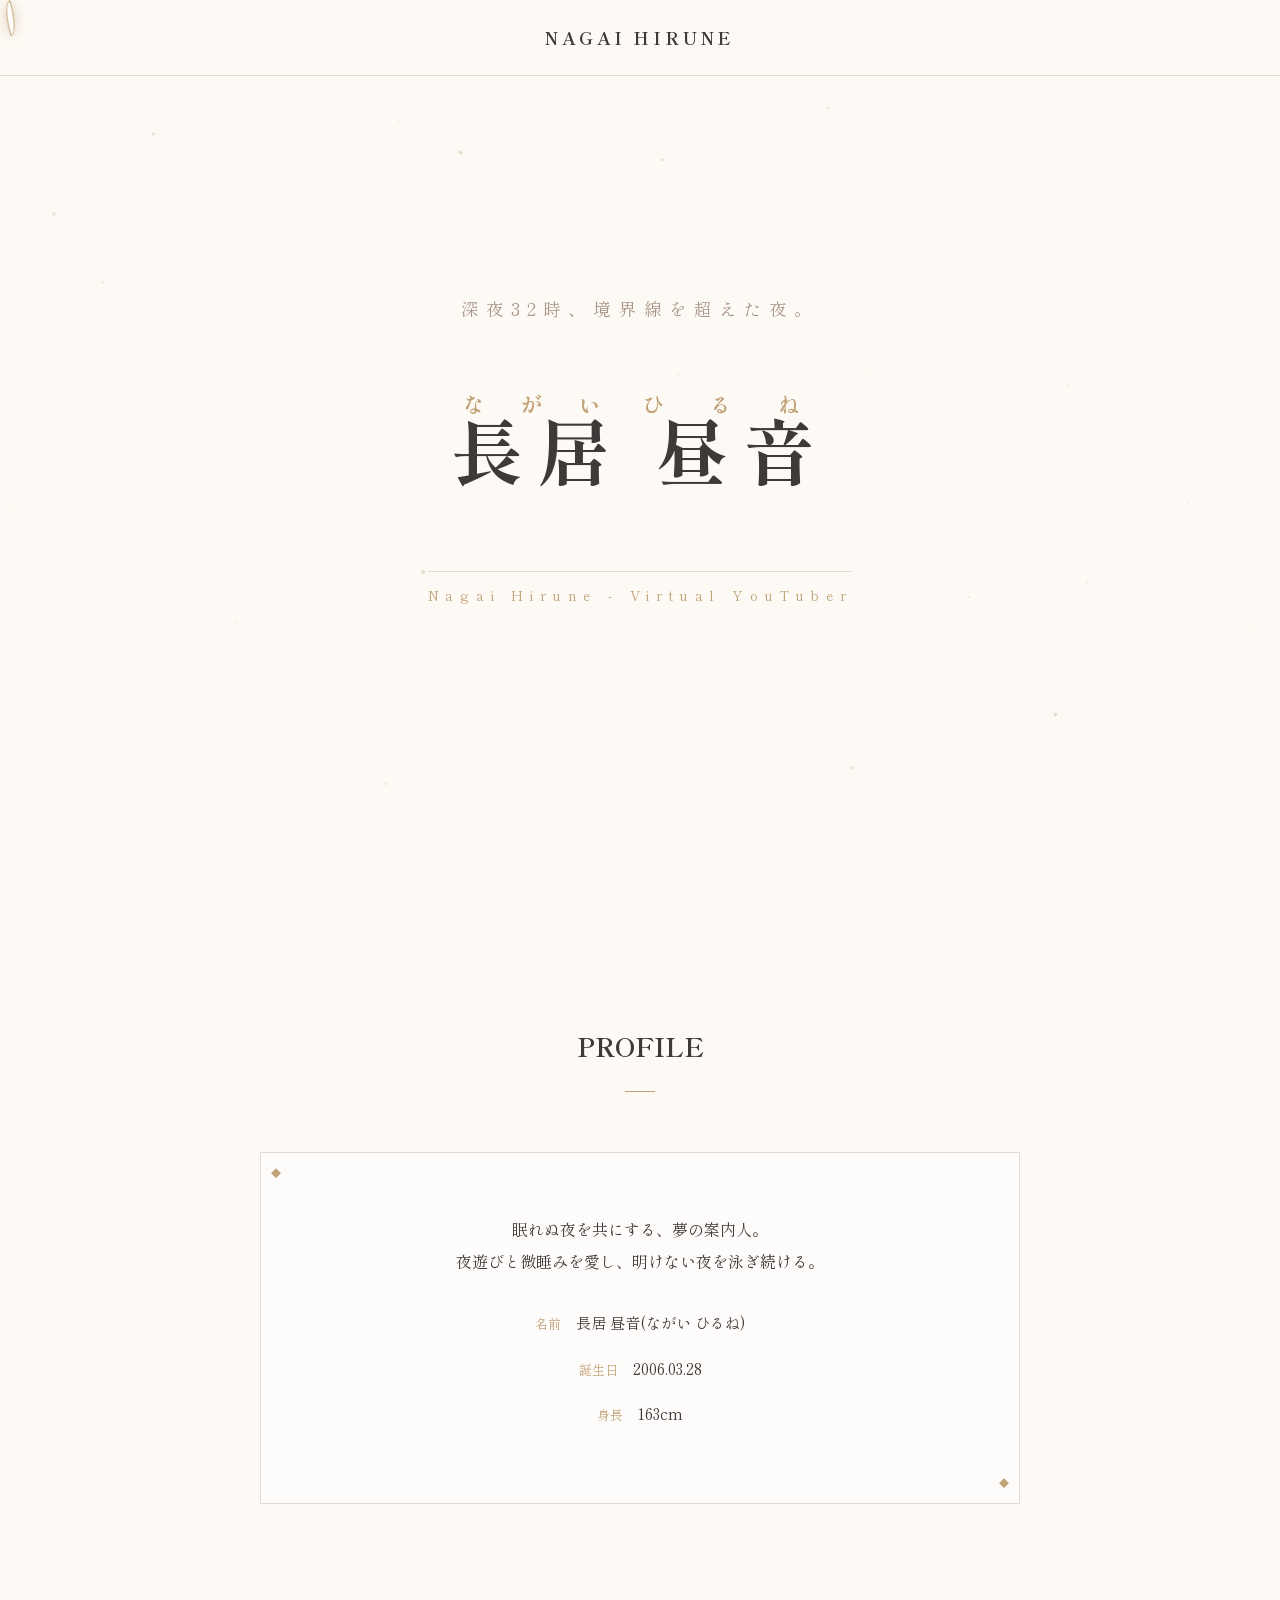
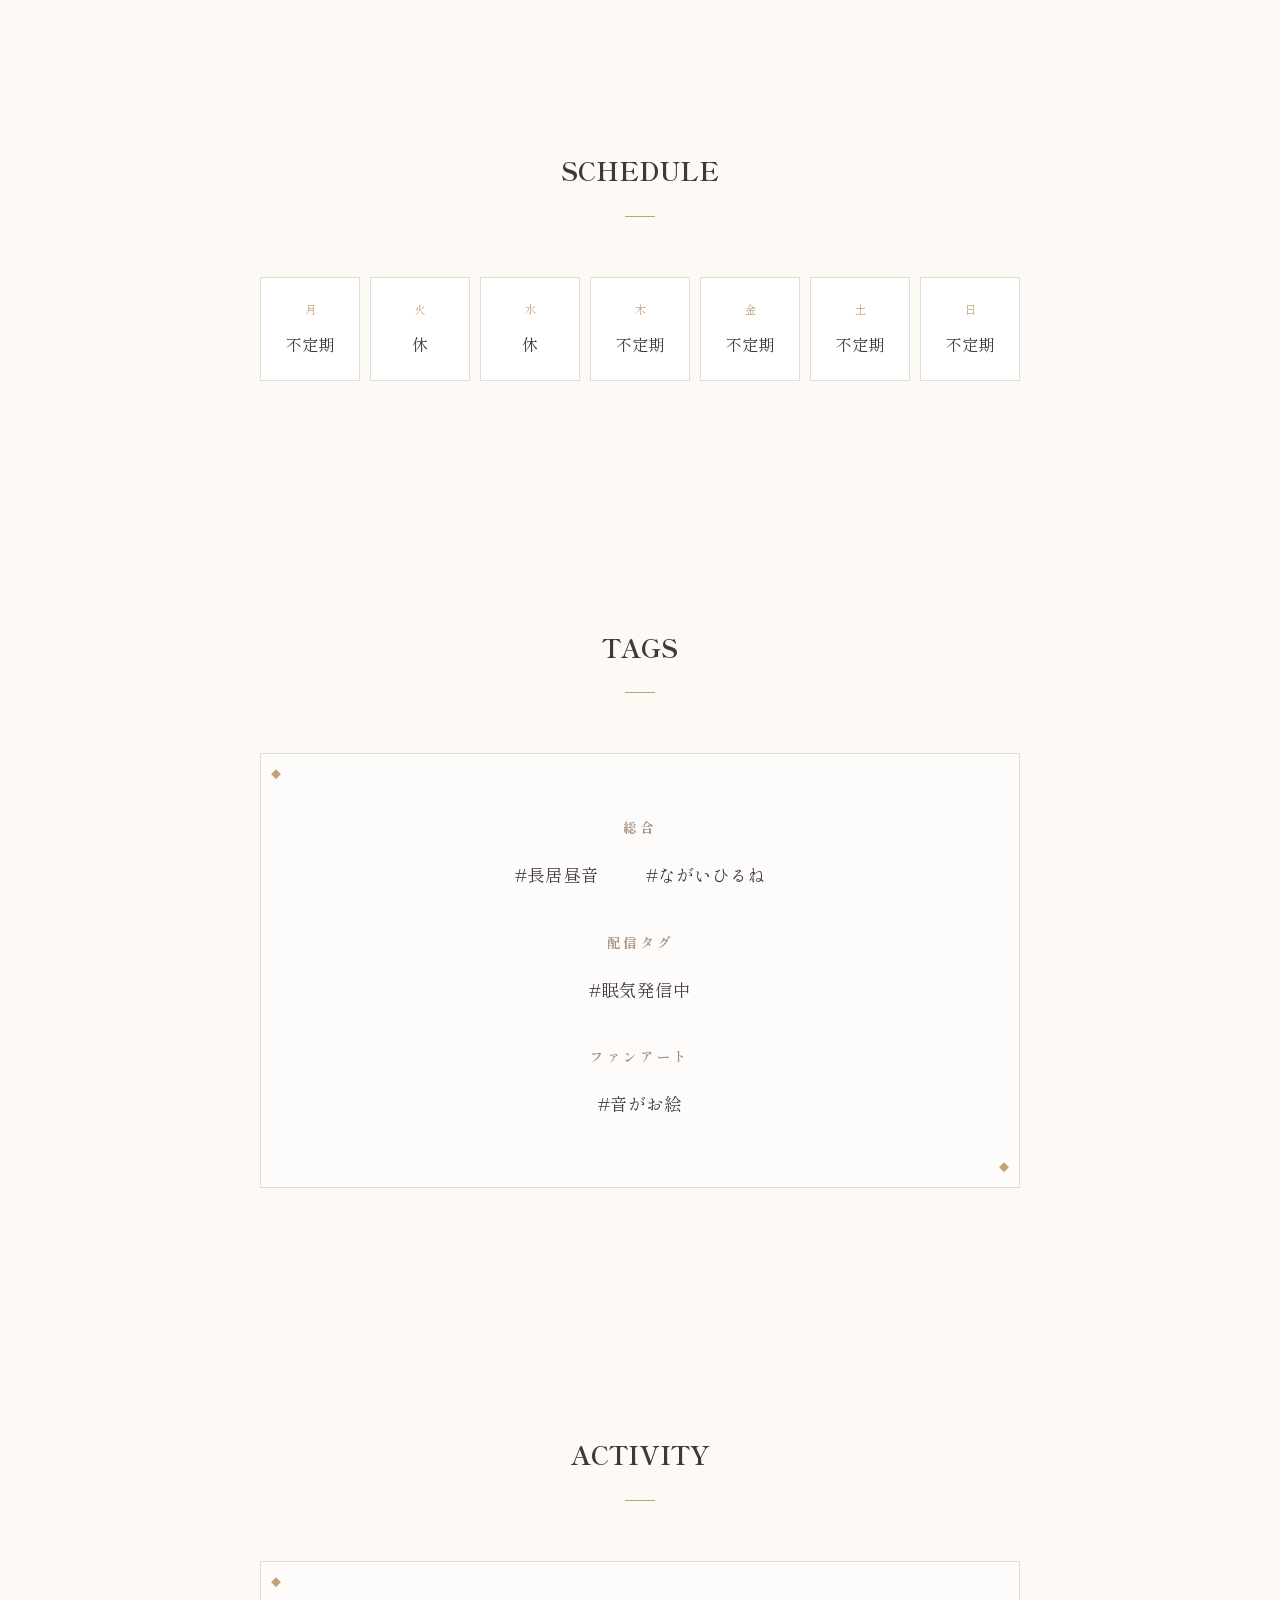
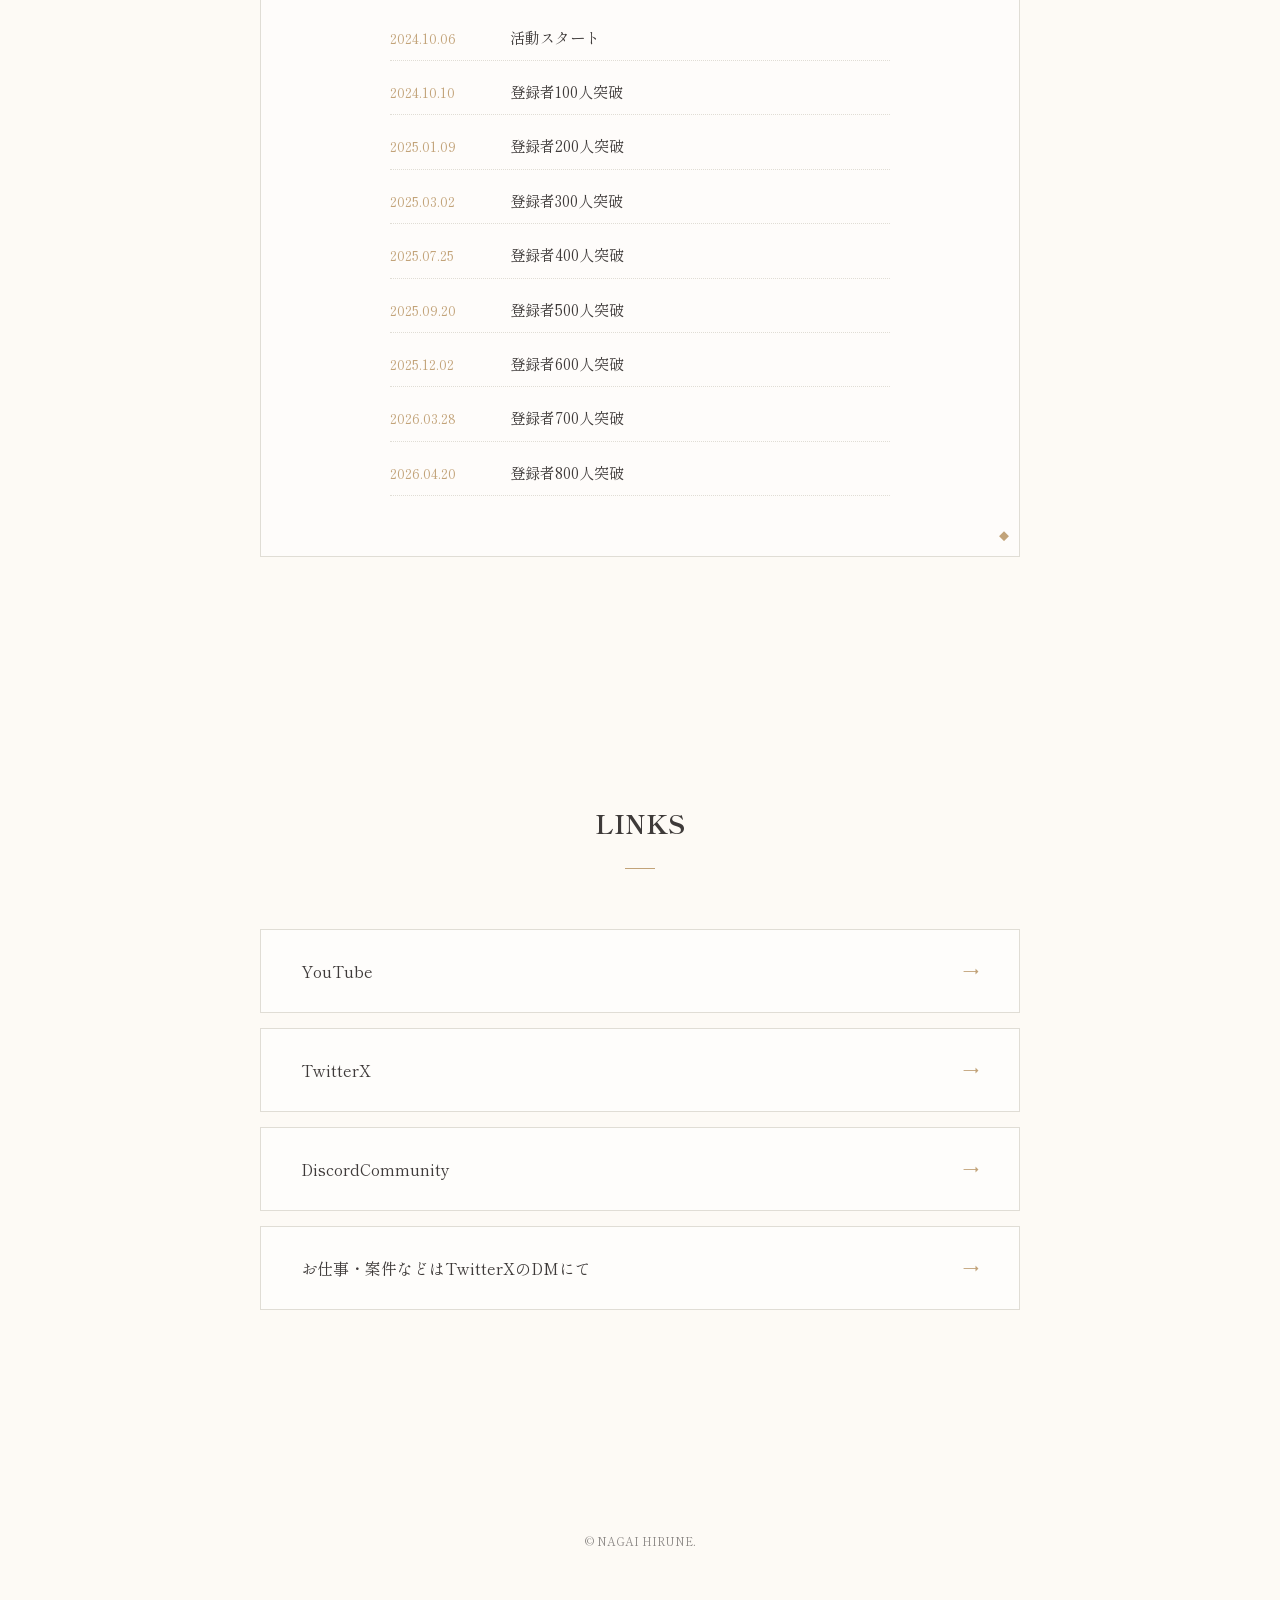
==== index.html @ 68b39f72 "test32" ====
<!DOCTYPE html>
<html lang="ja">
<head>
    <meta charset="UTF-8">
    <meta name="viewport" content="width=device-width, initial-scale=1.0">
    <title>長居昼音 | Nagai Hirune - Official Site</title>
    
    <!-- Google Fonts -->
    <link rel="preconnect" href="https://fonts.googleapis.com">
    <link rel="preconnect" href="https://fonts.gstatic.com" crossorigin>
    <link href="https://fonts.googleapis.com/css2?family=Noto+Serif+JP:wght@400;700&family=Shippori+Mincho:wght@400;700&display=swap" rel="stylesheet">
    
    <link rel="stylesheet" href="style.css">
</head>
<body>
    <!-- 片羽カーソル -->
    <div id="angel-cursor">
        <div class="wing left"></div>
    </div>

    <!-- ローディング -->
    <div id="loading">
        <div class="loading-icon"></div>
        <p>IMA LOADING...</p>
    </div>
    
    <canvas id="particle-canvas"></canvas>
    
    <header>
        <div class="logo">NAGAI HIRUNE</div>
    </header>

    <main>
        <!-- Heroセクション -->
        <section id="hero" class="active">
            <p class="hero-catch">深夜32時、境界線を超えた夜。</p>
            <div class="hero-name-container">
                <ruby class="horizontal-name">
                    長居<rt>ながい</rt> 昼音<rt>ひるね</rt>
                </ruby>
            </div>
            <p class="hero-sub">Nagai Hirune - Virtual YouTuber</p>
        </section>

        <!-- Profileセクション -->
        <section id="profile">
            <h2 class="section-title">PROFILE</h2>
            <div class="antique-frame">
                <div style="text-align: center;">
                    <p>眠れぬ夜を共にする、夢の案内人。<br>夜遊びと微睡みを愛し、明けない夜を泳ぎ続ける。</p>
                    <ul class="profile-list">
                        <li><span>名前</span>長居 昼音(ながい ひるね)</li>
                        <li><span>誕生日</span>2006.03.28</li>
                        <li><span>身長</span>163cm</li>
                    </ul>
                </div>
            </div>
        </section>

        <!-- Scheduleセクション -->
        <section id="schedule">
            <h2 class="section-title">SCHEDULE</h2>
            <div class="schedule-grid">
                <div class="schedule-item"><div class="day-name">月</div><div>不定期</div></div>
                <div class="schedule-item"><div class="day-name">火</div><div>休</div></div>
                <div class="schedule-item"><div class="day-name">水</div><div>休</div></div>
                <div class="schedule-item"><div class="day-name">木</div><div>不定期</div></div>
                <div class="schedule-item"><div class="day-name">金</div><div>不定期</div></div>
                <div class="schedule-item"><div class="day-name">土</div><div>不定期</div></div>
                <div class="schedule-item"><div class="day-name">日</div><div>不定期</div></div>
            </div>
        </section>

        <!-- Tagsセクション -->
        <section id="tags">
            <h2 class="section-title">TAGS</h2>
            <div class="antique-frame">
                <div class="tags-container">
                    <div class="tag-group">
                        <h3>総合</h3>
                        <div class="tag-buttons">
                            <a href="https://x.com/hashtag/長居昼音" target="_blank" rel="noopener">#長居昼音</a>
                            <a href="https://x.com/hashtag/ながいひるね" target="_blank" rel="noopener">#ながいひるね</a>
                        </div>
                    </div>
                    <div class="tag-group">
                        <h3>配信タグ</h3>
                        <div class="tag-buttons">
                            <a href="https://x.com/hashtag/眠気発信中" target="_blank" rel="noopener">#眠気発信中</a>
                        </div>
                    </div>
                    <div class="tag-group">
                        <h3>ファンアート</h3>
                        <div class="tag-buttons">
                            <a href="https://x.com/hashtag/音がお絵" target="_blank" rel="noopener">#音がお絵</a>
                        </div>
                    </div>
                </div>
            </div>
        </section>

        <!-- Activityセクション -->
        <section id="activity">
            <h2 class="section-title">ACTIVITY</h2>
            <div class="antique-frame">
                <div class="activity-timeline">
                    <div class="activity-item"><span class="activity-date">2024.10.06</span><span class="activity-content">活動スタート</span></div>
                    <div class="activity-item"><span class="activity-date">2024.10.10</span><span class="activity-content">登録者100人突破</span></div>
                    <div class="activity-item"><span class="activity-date">2025.01.09</span><span class="activity-content">登録者200人突破</span></div>
                    <div class="activity-item"><span class="activity-date">2025.03.02</span><span class="activity-content">登録者300人突破</span></div>
                    <div class="activity-item"><span class="activity-date">2025.07.25</span><span class="activity-content">登録者400人突破</span></div>
                    <div class="activity-item"><span class="activity-date">2025.09.20</span><span class="activity-content">登録者500人突破</span></div>
                    <div class="activity-item"><span class="activity-date">2025.12.02</span><span class="activity-content">登録者600人突破</span></div>
                    <div class="activity-item"><span class="activity-date">2026.03.28</span><span class="activity-content">登録者700人突破</span></div>
                    <div class="activity-item"><span class="activity-date">2026.04.20</span><span class="activity-content">登録者800人突破</span></div>
                </div>
            </div>
        </section>

        <!-- Linksセクション -->
        <section id="links">
            <h2 class="section-title">LINKS</h2>
            <div class="links-list">
                <a href="https://www.youtube.com/channel/UCLt_Qu8GyaIgSY9wjMDE8pQ" target="_blank" rel="noopener" class="link-item"><span>YouTube</span><span class="arrow">→</span></a>
                <a href="https://x.com/longsiesta_vt" target="_blank" rel="noopener" class="link-item"><span>TwitterX</span><span class="arrow">→</span></a>
                <a href="https://discord.gg/etvpcABAGb" target="_blank" rel="noopener" class="link-item"><span>DiscordCommunity</span><span class="arrow">→</span></a>
                <a href="https://x.com/longsiesta_vt" target="_blank" rel="noopener" class="link-item work-link"><span>お仕事・案件などはTwitterXのDMにて</span><span class="arrow">→</span></a>
            </div>
        </section>
    </main>

    <footer>&copy; NAGAI HIRUNE.</footer>

    <script src="script.js"></script>
</body>
</html>
---- style.css ----
:root {
  --bg-paper: #fdfaf5;
  --text-main: #3e3a39;
  --accent-gold: #c2a379;
  --accent-soft: #a89486;
  --border-light: #e0ddd5;
  --transition-slow: all 1.2s cubic-bezier(0.22, 1, 0.36, 1);
}

/* --- 【最重要】通常のカーソルを強制的に消す --- */
html, body, a, button, * {
  cursor: none !important;
}

* { margin: 0; padding: 0; box-sizing: border-box; }

/* --- 片羽のカーソル設定 --- */
#angel-cursor {
  position: fixed;
  pointer-events: none;
  z-index: 10001;
  left: 0;
  top: 0;
  transform: translate(0, 0); /* 位置調整 */
}

.wing {
  width: 10px;  /* 細く */
  height: 35px; /* 長く */
  background: white;
  border: 1px solid var(--accent-gold);
  box-shadow: 0 0 12px rgba(194, 163, 121, 0.6);
  position: absolute;
}

.wing.left {
  /* 先端を鋭く尖らせる形 */
  border-radius: 100% 0% 100% 0%; 
  transform-origin: top right;
  display: block;
}

/* 共通背景設定 */
body {
  background-color: var(--bg-paper);
  color: var(--text-main);
  font-family: 'Shippori Mincho', 'Noto Serif JP', serif;
  line-height: 2;
  overflow-x: hidden;
  background-image: url("https://www.transparenttextures.com/patterns/natural-paper.png");
}

/* ローディング */
#loading {
  position: fixed; inset: 0;
  background: var(--bg-paper);
  z-index: 10000;
  display: flex; flex-direction: column; justify-content: center; align-items: center;
  transition: opacity 1s ease;
}
#loading.hide { opacity: 0; pointer-events: none; }

.loading-icon {
  width: 40px; height: 40px;
  border: 1px solid var(--accent-gold);
  transform: rotate(45deg);
  animation: rotateDiamond 2s infinite linear;
  margin-bottom: 20px;
}
@keyframes rotateDiamond { 100% { transform: rotate(225deg); } }

header {
  position: fixed; top: 0; width: 100%; padding: 20px 40px;
  display: flex; justify-content: center; align-items: center;
  z-index: 5000; background: rgba(253, 250, 245, 0.8);
  backdrop-filter: blur(5px); border-bottom: 1px solid var(--border-light);
}
.logo { font-weight: 700; letter-spacing: 0.2em; font-size: 1.1rem; }

#hero { height: 100vh; display: flex; flex-direction: column; justify-content: center; align-items: center; text-align: center; }
.hero-catch { font-size: 1.1rem; letter-spacing: 0.4em; color: var(--accent-soft); margin-bottom: 30px; }
.hero-name-container { margin: 20px 0; }
.horizontal-name { font-size: clamp(2.5rem, 8vw, 4.5rem); font-weight: 700; letter-spacing: 0.2em; }
rt { font-size: 0.3em; letter-spacing: 0.5em; color: var(--accent-gold); }
.hero-sub { font-size: 0.85rem; letter-spacing: 0.5em; color: var(--accent-gold); margin-top: 30px; border-top: 1px solid var(--border-light); padding-top: 10px; }

section { max-width: 800px; margin: 0 auto; padding: 120px 20px; opacity: 0; transform: translateY(40px); transition: var(--transition-slow); }
section.active { opacity: 1; transform: translateY(0); }
.section-title { text-align: center; font-size: 1.6rem; margin-bottom: 60px; }
.section-title::after { content: ''; display: block; width: 30px; height: 1px; background: var(--accent-gold); margin: 20px auto; }

.antique-frame { border: 1px solid var(--border-light); padding: 60px 40px; position: relative; background: rgba(255, 255, 255, 0.5); }
.antique-frame::before, .antique-frame::after { content: '◆'; position: absolute; color: var(--accent-gold); font-size: 10px; }
.antique-frame::before { top: 10px; left: 10px; }
.antique-frame::after { bottom: 10px; right: 10px; }

.profile-list { list-style: none; text-align: center; margin-top: 30px; }
.profile-list li { margin: 15px 0; font-size: 0.95rem; }
.profile-list span { color: var(--accent-gold); margin-right: 15px; font-size: 0.8rem; }

.schedule-grid { display: grid; grid-template-columns: repeat(auto-fit, minmax(90px, 1fr)); gap: 10px; }
.schedule-item { border: 1px solid var(--border-light); padding: 20px 5px; text-align: center; background: white; }
.day-name { font-size: 0.7rem; color: var(--accent-gold); margin-bottom: 8px; }

.tags-container { display: flex; flex-direction: column; gap: 30px; text-align: center; }
.tag-group h3 { font-size: 0.85rem; color: var(--accent-soft); margin-bottom: 10px; letter-spacing: 0.2em; }
.tag-buttons { display: flex; justify-content: center; flex-wrap: wrap; gap: 15px; }
.tag-buttons a { text-decoration: none; color: var(--text-main); font-size: 1.1rem; padding: 5px 15px; border: 1px solid transparent; transition: 0.3s; }
.tag-buttons a:hover { color: var(--accent-gold); border-bottom: 1px solid var(--accent-gold); }

.activity-timeline { max-width: 500px; margin: 0 auto; text-align: left; display: flex; flex-direction: column; gap: 15px; }
.activity-item { display: flex; justify-content: flex-start; align-items: baseline; border-bottom: 1px dotted var(--border-light); padding-bottom: 8px; transition: 0.3s; }
.activity-item:hover { border-bottom-color: var(--accent-gold); transform: translateX(5px); }
.activity-date { font-size: 0.85rem; color: var(--accent-gold); width: 120px; flex-shrink: 0; }
.activity-content { font-size: 0.95rem; color: var(--text-main); }

.links-list { display: flex; flex-direction: column; gap: 15px; }
.link-item { text-decoration: none; color: var(--text-main); border: 1px solid var(--border-light); padding: 25px 40px; display: flex; justify-content: space-between; align-items: center; background: rgba(255,255,255,0.6); transition: 0.4s; }
.link-item:hover { border-color: var(--accent-gold); background: var(--bg-paper); padding-left: 50px; }
.arrow { color: var(--accent-gold); transition: 0.4s; }

footer { text-align: center; padding: 100px 0 50px; font-size: 0.7rem; opacity: 0.6; }
canvas#particle-canvas { position: fixed; inset: 0; z-index: 1; pointer-events: none; }

@media (max-width: 600px) {
  .horizontal-name { font-size: 2.2rem; }
  .antique-frame { padding: 40px 20px; }
  section { padding: 80px 20px; }
}
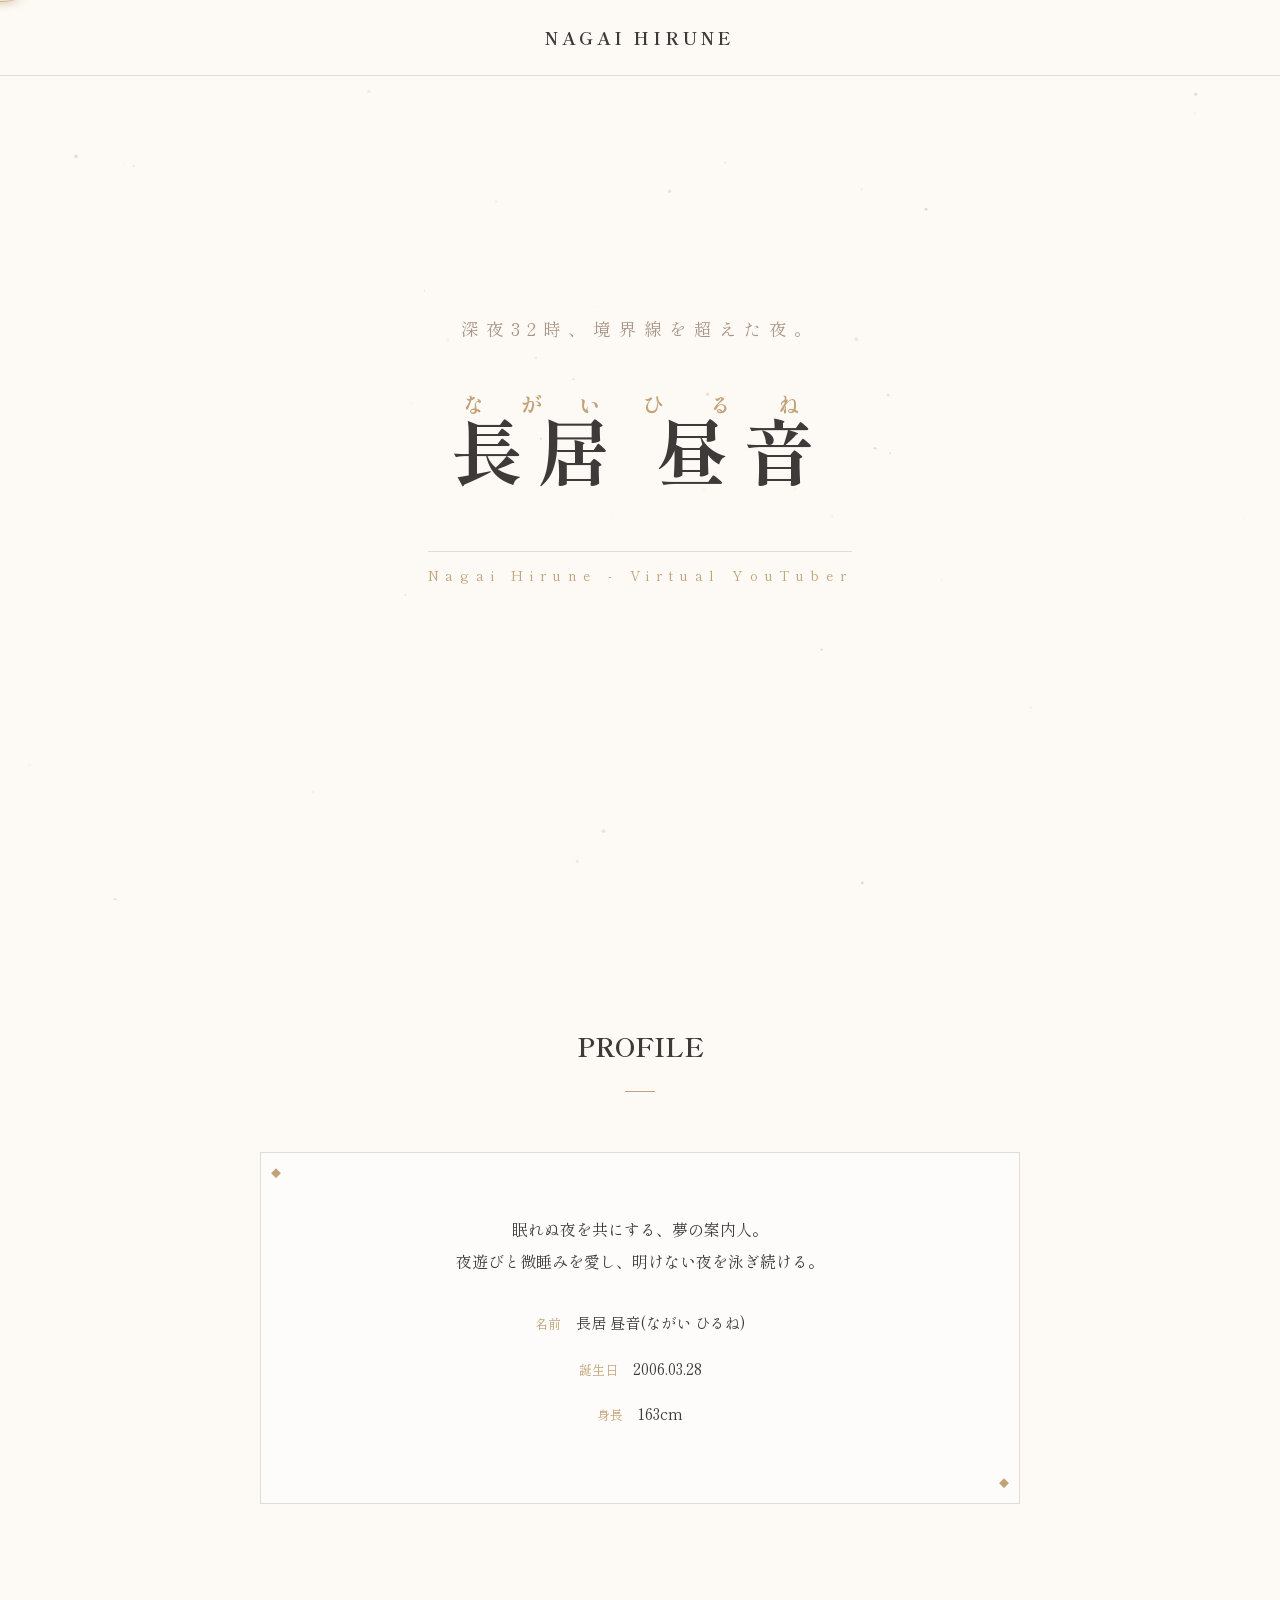
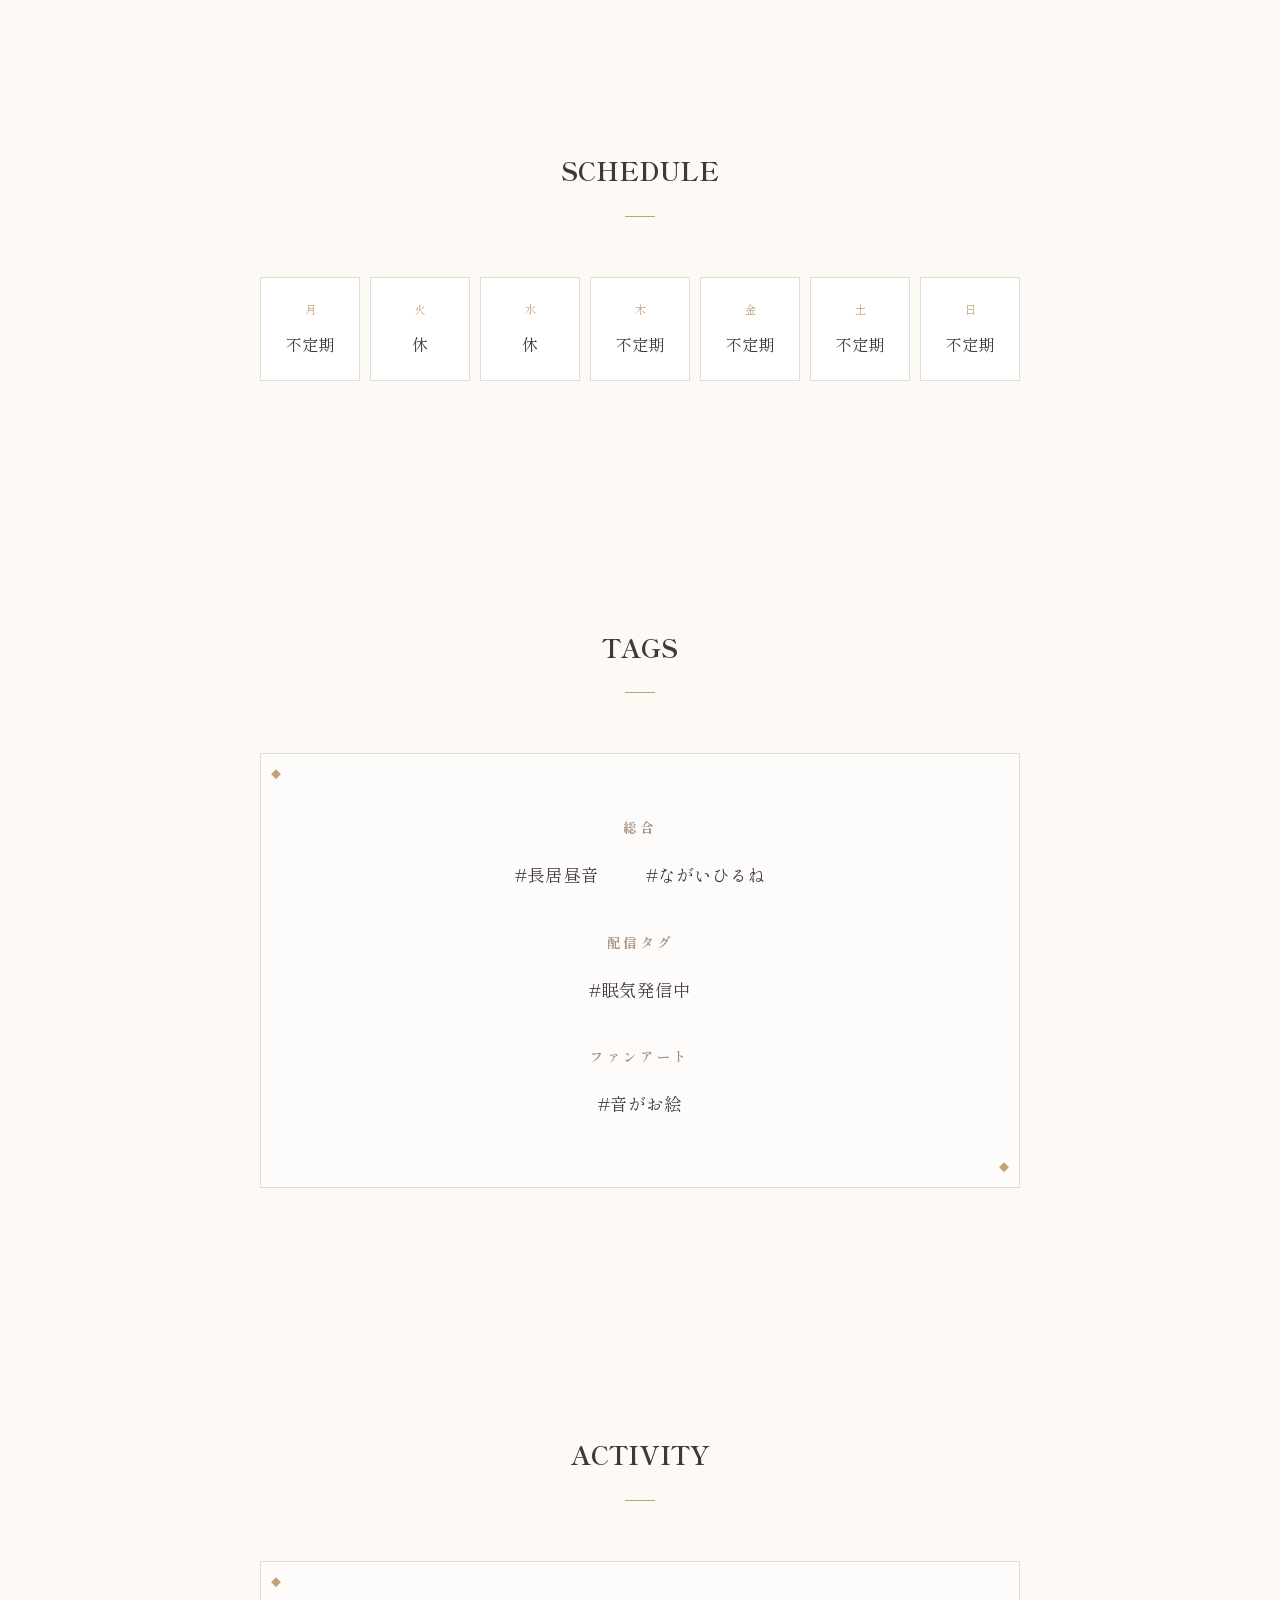
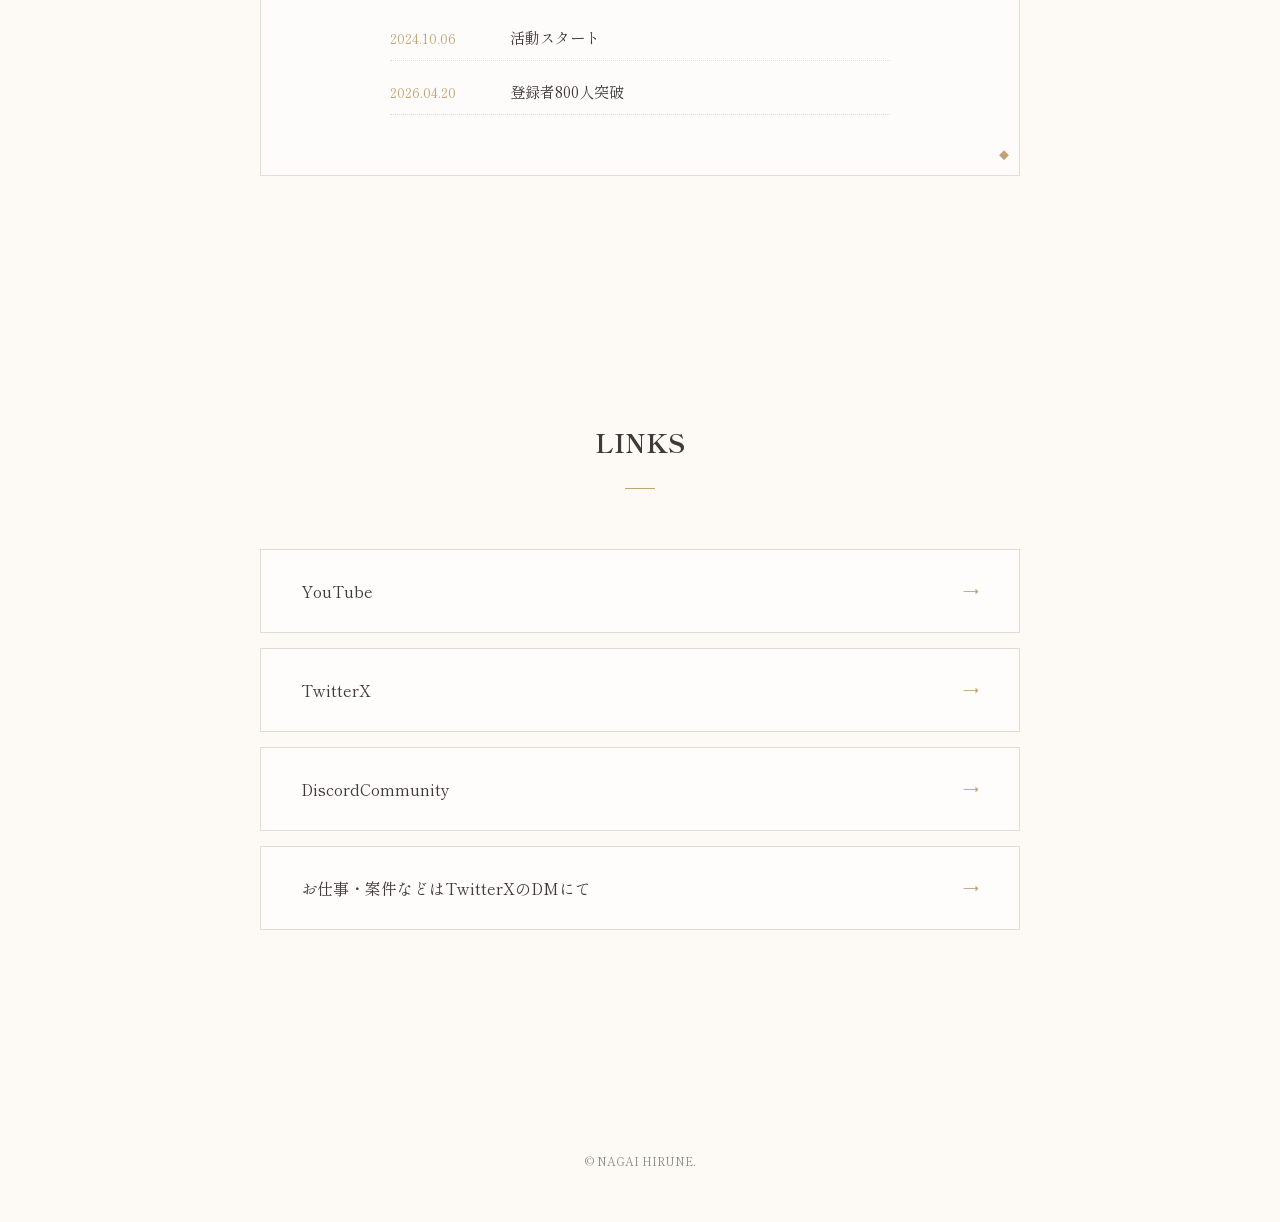
==== commit 9799d8ce: "test33" ====
--- a/index.html
+++ b/index.html
@@ -13,9 +13,9 @@
     <link rel="stylesheet" href="style.css">
 </head>
 <body>
-    <!-- 片羽カーソル -->
+    <!-- 天使の輪カーソル -->
     <div id="angel-cursor">
-        <div class="wing left"></div>
+        <div class="halo"></div>
     </div>
 
     <!-- ローディング -->
@@ -31,7 +31,6 @@
     </header>
 
     <main>
-        <!-- Heroセクション -->
         <section id="hero" class="active">
             <p class="hero-catch">深夜32時、境界線を超えた夜。</p>
             <div class="hero-name-container">
@@ -42,7 +41,6 @@
             <p class="hero-sub">Nagai Hirune - Virtual YouTuber</p>
         </section>
 
-        <!-- Profileセクション -->
         <section id="profile">
             <h2 class="section-title">PROFILE</h2>
             <div class="antique-frame">
@@ -57,7 +55,6 @@
             </div>
         </section>
 
-        <!-- Scheduleセクション -->
         <section id="schedule">
             <h2 class="section-title">SCHEDULE</h2>
             <div class="schedule-grid">
@@ -71,7 +68,6 @@
             </div>
         </section>
 
-        <!-- Tagsセクション -->
         <section id="tags">
             <h2 class="section-title">TAGS</h2>
             <div class="antique-frame">
@@ -99,25 +95,16 @@
             </div>
         </section>
 
-        <!-- Activityセクション -->
         <section id="activity">
             <h2 class="section-title">ACTIVITY</h2>
             <div class="antique-frame">
                 <div class="activity-timeline">
                     <div class="activity-item"><span class="activity-date">2024.10.06</span><span class="activity-content">活動スタート</span></div>
-                    <div class="activity-item"><span class="activity-date">2024.10.10</span><span class="activity-content">登録者100人突破</span></div>
-                    <div class="activity-item"><span class="activity-date">2025.01.09</span><span class="activity-content">登録者200人突破</span></div>
-                    <div class="activity-item"><span class="activity-date">2025.03.02</span><span class="activity-content">登録者300人突破</span></div>
-                    <div class="activity-item"><span class="activity-date">2025.07.25</span><span class="activity-content">登録者400人突破</span></div>
-                    <div class="activity-item"><span class="activity-date">2025.09.20</span><span class="activity-content">登録者500人突破</span></div>
-                    <div class="activity-item"><span class="activity-date">2025.12.02</span><span class="activity-content">登録者600人突破</span></div>
-                    <div class="activity-item"><span class="activity-date">2026.03.28</span><span class="activity-content">登録者700人突破</span></div>
                     <div class="activity-item"><span class="activity-date">2026.04.20</span><span class="activity-content">登録者800人突破</span></div>
                 </div>
             </div>
         </section>
 
-        <!-- Linksセクション -->
         <section id="links">
             <h2 class="section-title">LINKS</h2>
             <div class="links-list">
@@ -130,7 +117,6 @@
     </main>
 
     <footer>&copy; NAGAI HIRUNE.</footer>
-
     <script src="script.js"></script>
 </body>
 </html>
--- a/style.css
+++ b/style.css
@@ -7,40 +7,46 @@
   --transition-slow: all 1.2s cubic-bezier(0.22, 1, 0.36, 1);
 }
 
-/* --- 【最重要】通常のカーソルを強制的に消す --- */
+/* --- 標準カーソルを全要素で強制非表示 --- */
 html, body, a, button, * {
   cursor: none !important;
 }
 
 * { margin: 0; padding: 0; box-sizing: border-box; }
 
-/* --- 片羽のカーソル設定 --- */
+/* --- 天使の輪の設定 --- */
 #angel-cursor {
   position: fixed;
   pointer-events: none;
   z-index: 10001;
-  left: 0;
-  top: 0;
-  transform: translate(0, 0); /* 位置調整 */
+  left: 0; top: 0;
+  transform: translate(-50%, -50%);
+  will-change: transform;
 }
 
-.wing {
-  width: 10px;  /* 細く */
-  height: 35px; /* 長く */
-  background: white;
-  border: 1px solid var(--accent-gold);
-  box-shadow: 0 0 12px rgba(194, 163, 121, 0.6);
-  position: absolute;
+.halo {
+  width: 35px;
+  height: 14px;
+  border: 1.5px solid var(--accent-gold);
+  border-radius: 50%;
+  box-shadow: 0 0 15px rgba(194, 163, 121, 0.8), 
+              inset 0 0 5px rgba(194, 163, 121, 0.4);
+  background: transparent;
+  transform: rotateX(45deg); /* 立体的な傾き */
 }
 
-.wing.left {
-  /* 先端を鋭く尖らせる形 */
-  border-radius: 100% 0% 100% 0%; 
-  transform-origin: top right;
-  display: block;
+/* 輪の背後のほのかな光 */
+.halo::after {
+  content: '';
+  position: absolute;
+  top: 50%; left: 50%;
+  transform: translate(-50%, -50%);
+  width: 120%; height: 120%;
+  border-radius: 50%;
+  background: radial-gradient(circle, rgba(194, 163, 121, 0.15) 0%, transparent 70%);
+  filter: blur(4px);
 }
 
-/* 共通背景設定 */
 body {
   background-color: var(--bg-paper);
   color: var(--text-main);
@@ -79,7 +85,6 @@
 
 #hero { height: 100vh; display: flex; flex-direction: column; justify-content: center; align-items: center; text-align: center; }
 .hero-catch { font-size: 1.1rem; letter-spacing: 0.4em; color: var(--accent-soft); margin-bottom: 30px; }
-.hero-name-container { margin: 20px 0; }
 .horizontal-name { font-size: clamp(2.5rem, 8vw, 4.5rem); font-weight: 700; letter-spacing: 0.2em; }
 rt { font-size: 0.3em; letter-spacing: 0.5em; color: var(--accent-gold); }
 .hero-sub { font-size: 0.85rem; letter-spacing: 0.5em; color: var(--accent-gold); margin-top: 30px; border-top: 1px solid var(--border-light); padding-top: 10px; }
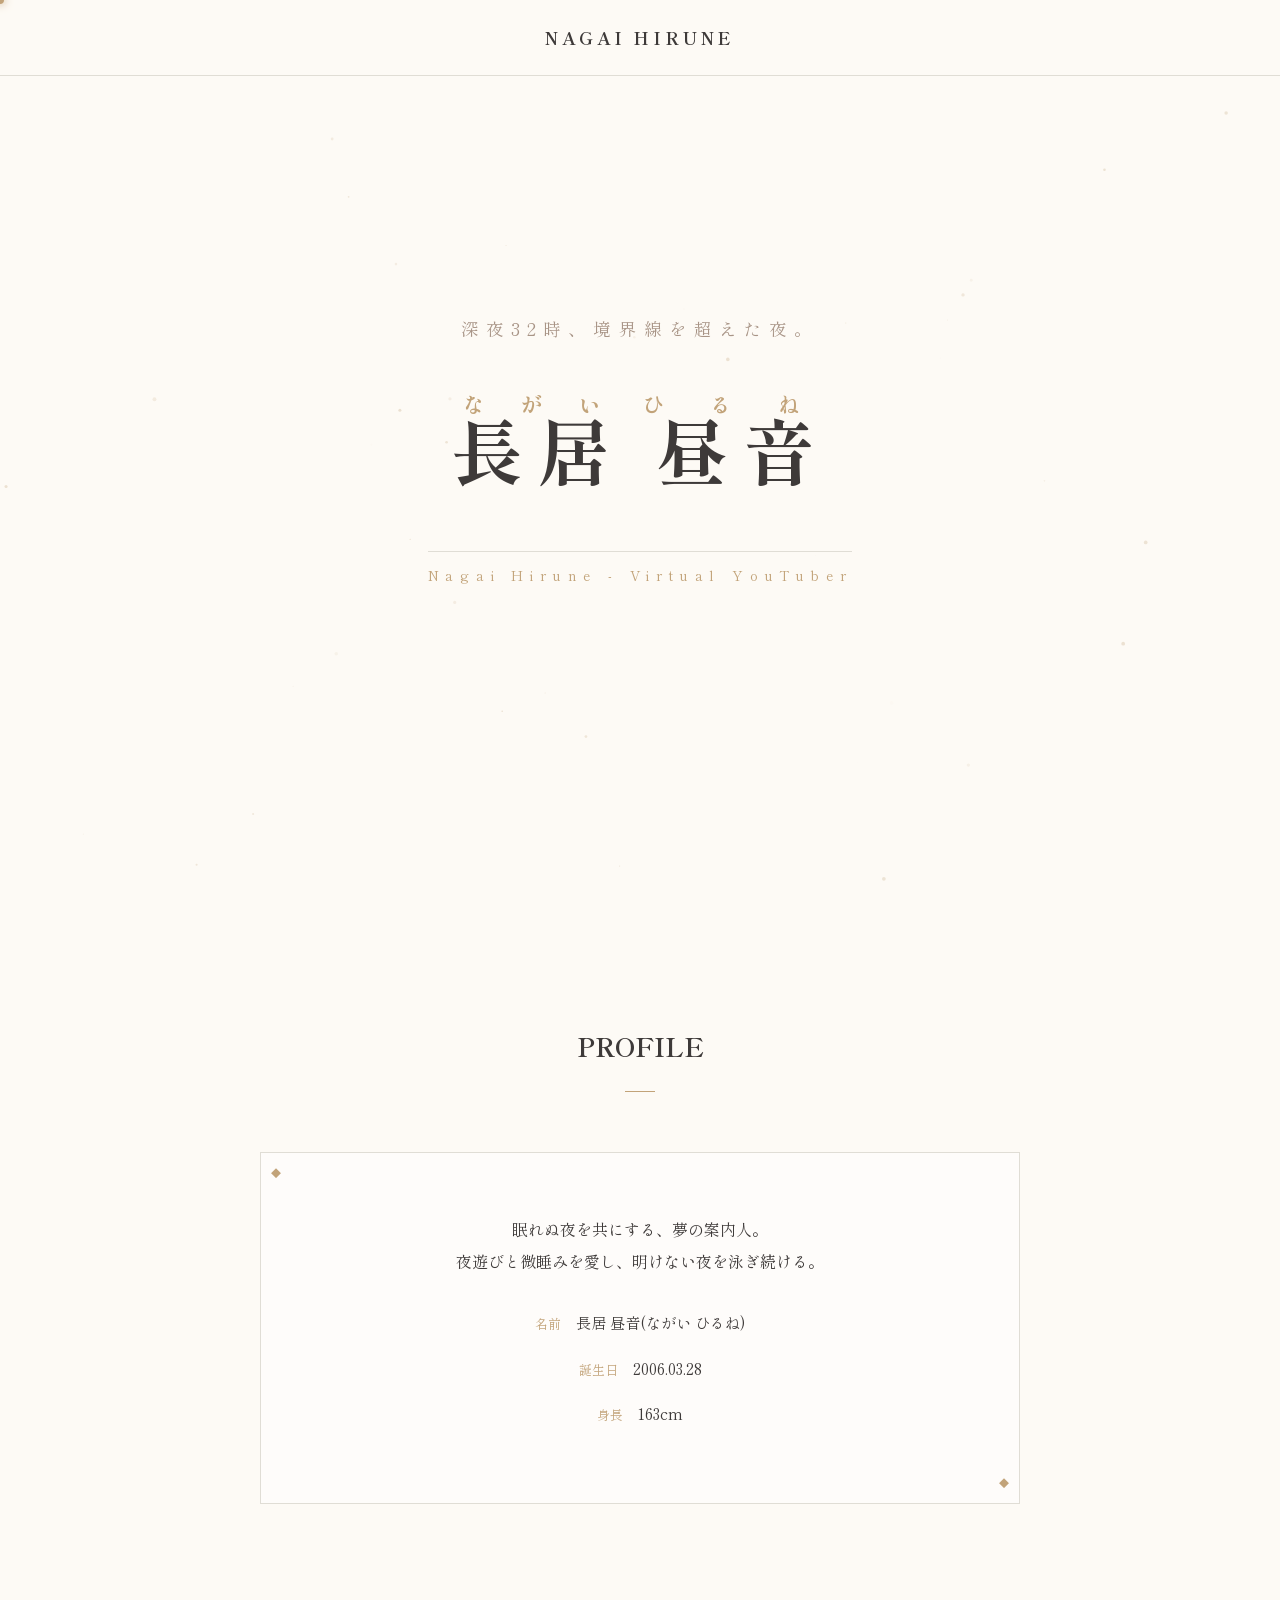
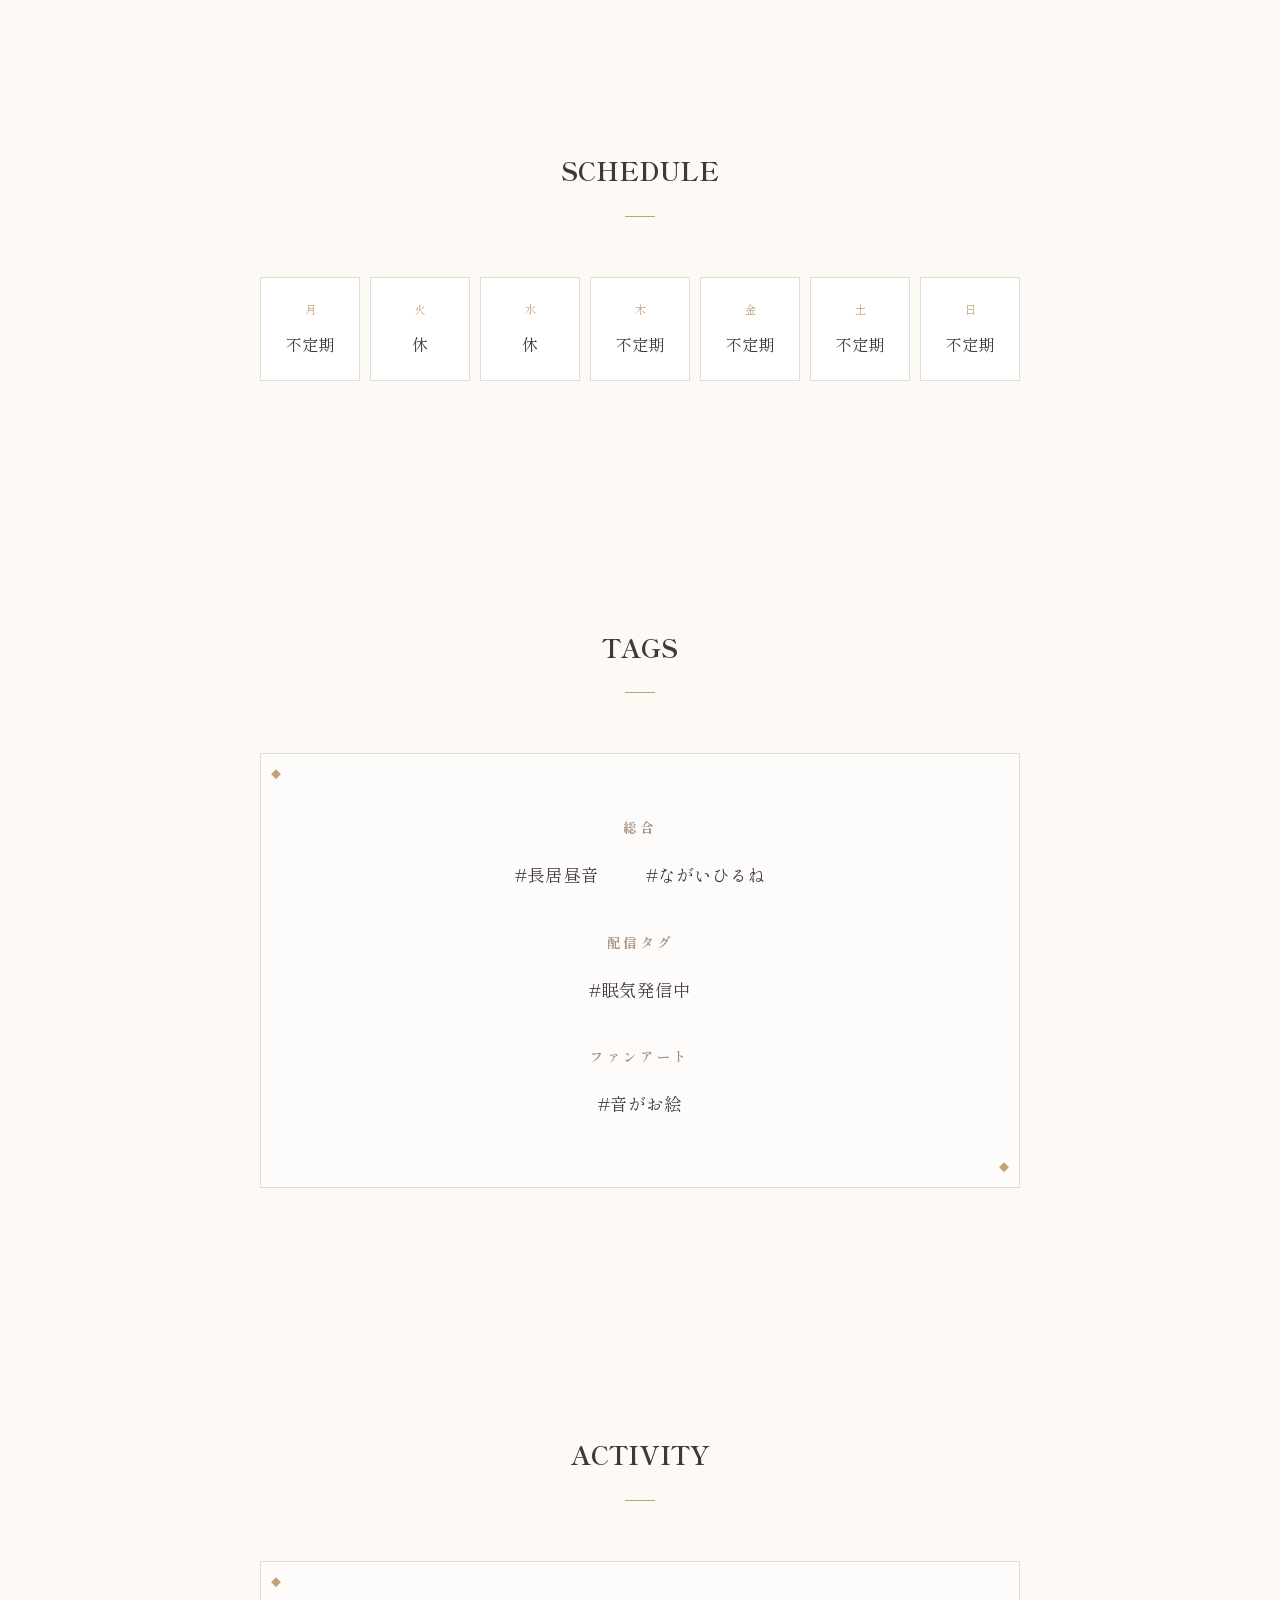
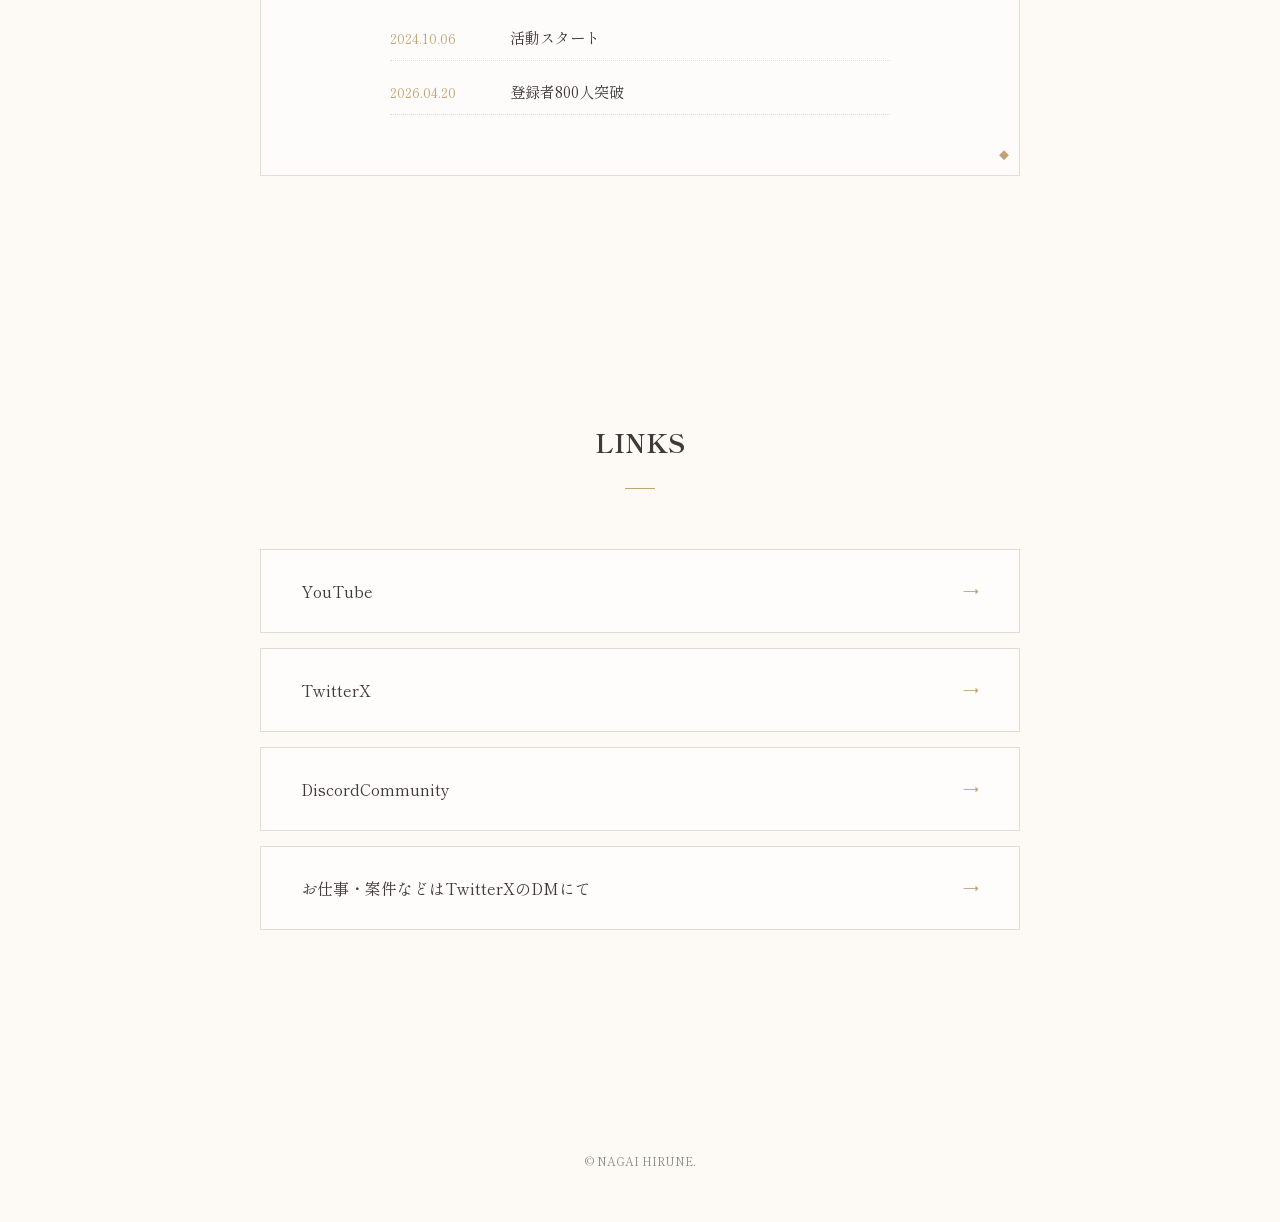
==== commit eee0ad27: "test34" ====
--- a/index.html
+++ b/index.html
@@ -13,9 +13,9 @@
     <link rel="stylesheet" href="style.css">
 </head>
 <body>
-    <!-- 天使の輪カーソル -->
+    <!-- カスタムカーソル（点） -->
     <div id="angel-cursor">
-        <div class="halo"></div>
+        <div class="cursor-pointer"></div>
     </div>
 
     <!-- ローディング -->
--- a/style.css
+++ b/style.css
@@ -7,46 +7,46 @@
   --transition-slow: all 1.2s cubic-bezier(0.22, 1, 0.36, 1);
 }
 
-/* --- 標準カーソルを全要素で強制非表示 --- */
+/* --- 通常のカーソルを全要素で隠す --- */
 html, body, a, button, * {
   cursor: none !important;
 }
 
 * { margin: 0; padding: 0; box-sizing: border-box; }
 
-/* --- 天使の輪の設定 --- */
+/* --- カスタムポインター --- */
 #angel-cursor {
   position: fixed;
   pointer-events: none;
   z-index: 10001;
   left: 0; top: 0;
   transform: translate(-50%, -50%);
-  will-change: transform;
+}
+.cursor-pointer {
+  width: 8px;
+  height: 8px;
+  background: var(--accent-gold);
+  border-radius: 50%;
+  box-shadow: 0 0 10px var(--accent-gold);
 }
 
-.halo {
-  width: 35px;
-  height: 14px;
-  border: 1.5px solid var(--accent-gold);
-  border-radius: 50%;
-  box-shadow: 0 0 15px rgba(194, 163, 121, 0.8), 
-              inset 0 0 5px rgba(194, 163, 121, 0.4);
-  background: transparent;
-  transform: rotateX(45deg); /* 立体的な傾き */
+/* --- 羽根のエフェクト --- */
+.trail-feather {
+  position: fixed;
+  pointer-events: none;
+  z-index: 10000;
+  background: white;
+  border: 0.5px solid var(--accent-gold);
+  border-radius: 100% 0% 100% 100%;
+  opacity: 0.7;
+  animation: featherFade 1.5s forwards ease-out;
+}
+@keyframes featherFade {
+  0% { transform: translate(0, 0) rotate(0deg) scale(1); opacity: 0.7; }
+  100% { transform: translate(15px, 25px) rotate(45deg) scale(0.3); opacity: 0; }
 }
 
-/* 輪の背後のほのかな光 */
-.halo::after {
-  content: '';
-  position: absolute;
-  top: 50%; left: 50%;
-  transform: translate(-50%, -50%);
-  width: 120%; height: 120%;
-  border-radius: 50%;
-  background: radial-gradient(circle, rgba(194, 163, 121, 0.15) 0%, transparent 70%);
-  filter: blur(4px);
-}
-
+/* 共通背景 */
 body {
   background-color: var(--bg-paper);
   color: var(--text-main);
@@ -65,7 +65,6 @@
   transition: opacity 1s ease;
 }
 #loading.hide { opacity: 0; pointer-events: none; }
-
 .loading-icon {
   width: 40px; height: 40px;
   border: 1px solid var(--accent-gold);
@@ -75,6 +74,7 @@
 }
 @keyframes rotateDiamond { 100% { transform: rotate(225deg); } }
 
+/* レイアウト */
 header {
   position: fixed; top: 0; width: 100%; padding: 20px 40px;
   display: flex; justify-content: center; align-items: center;
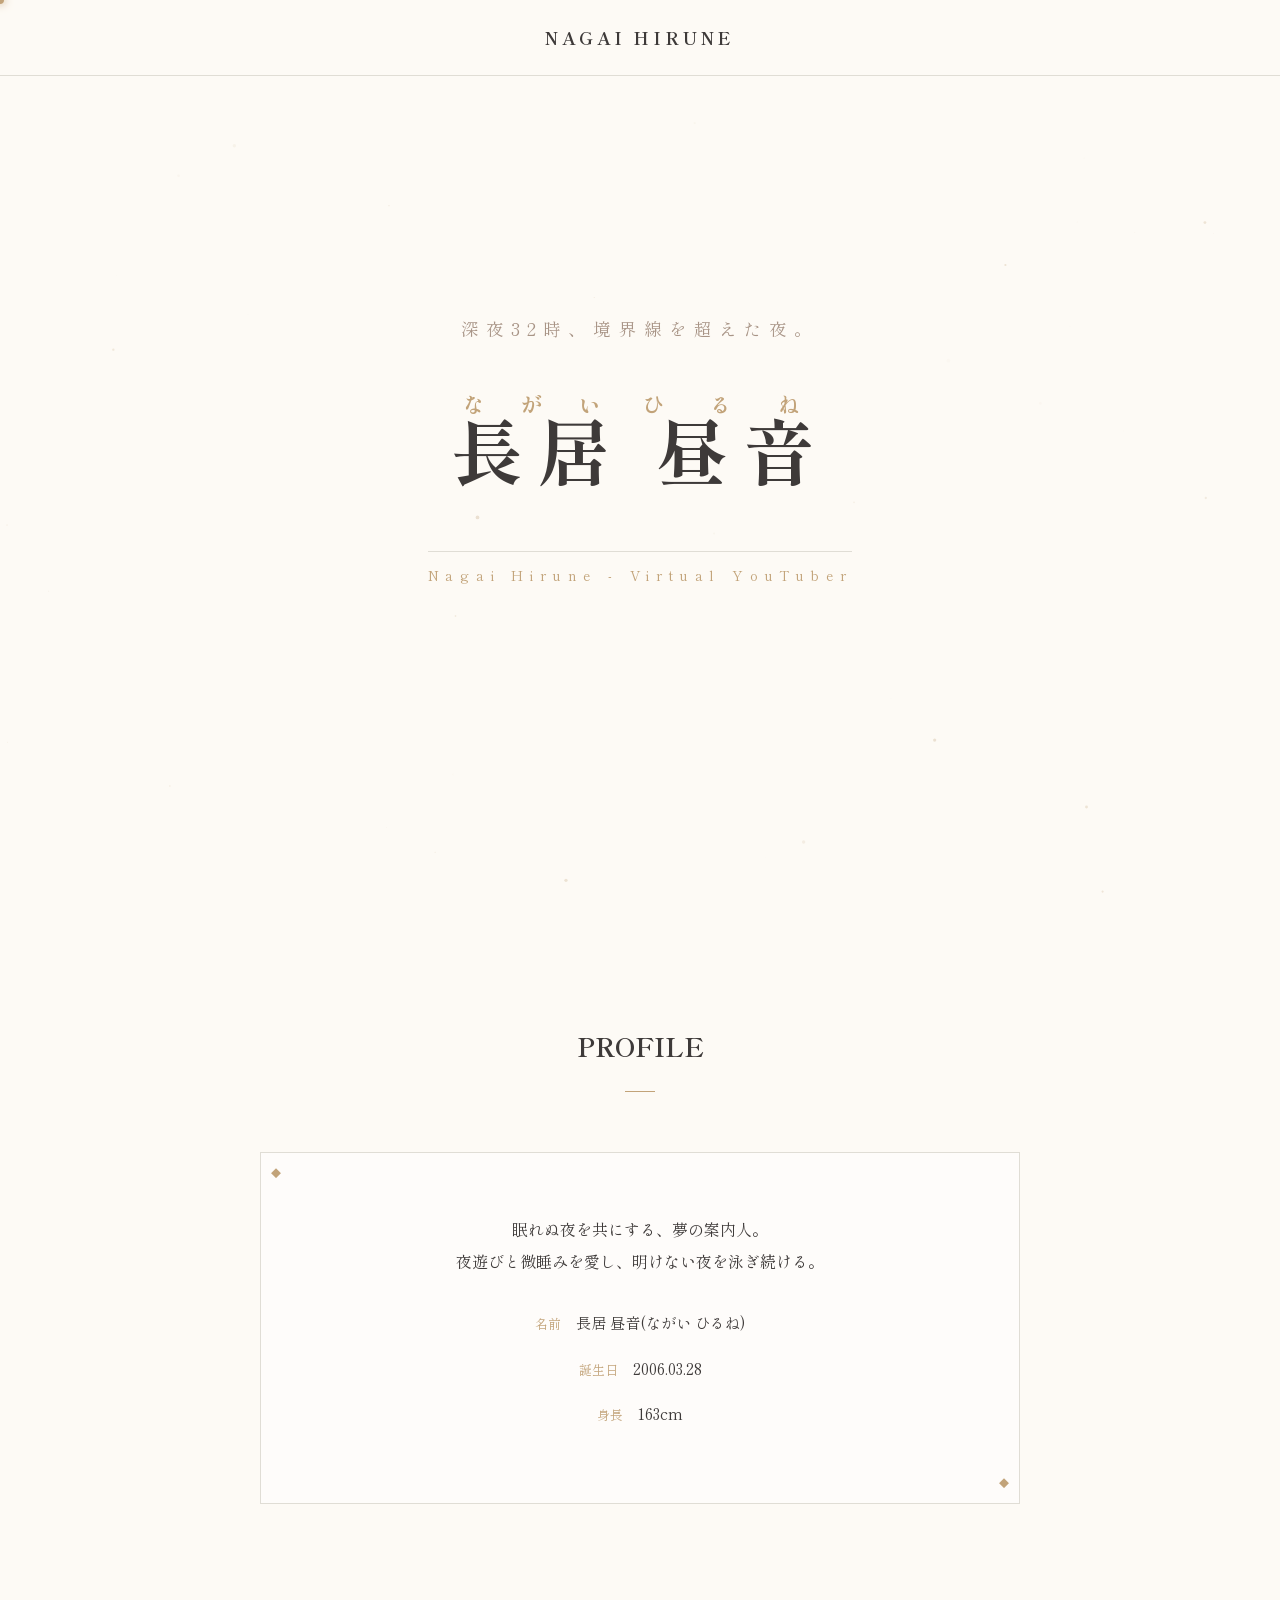
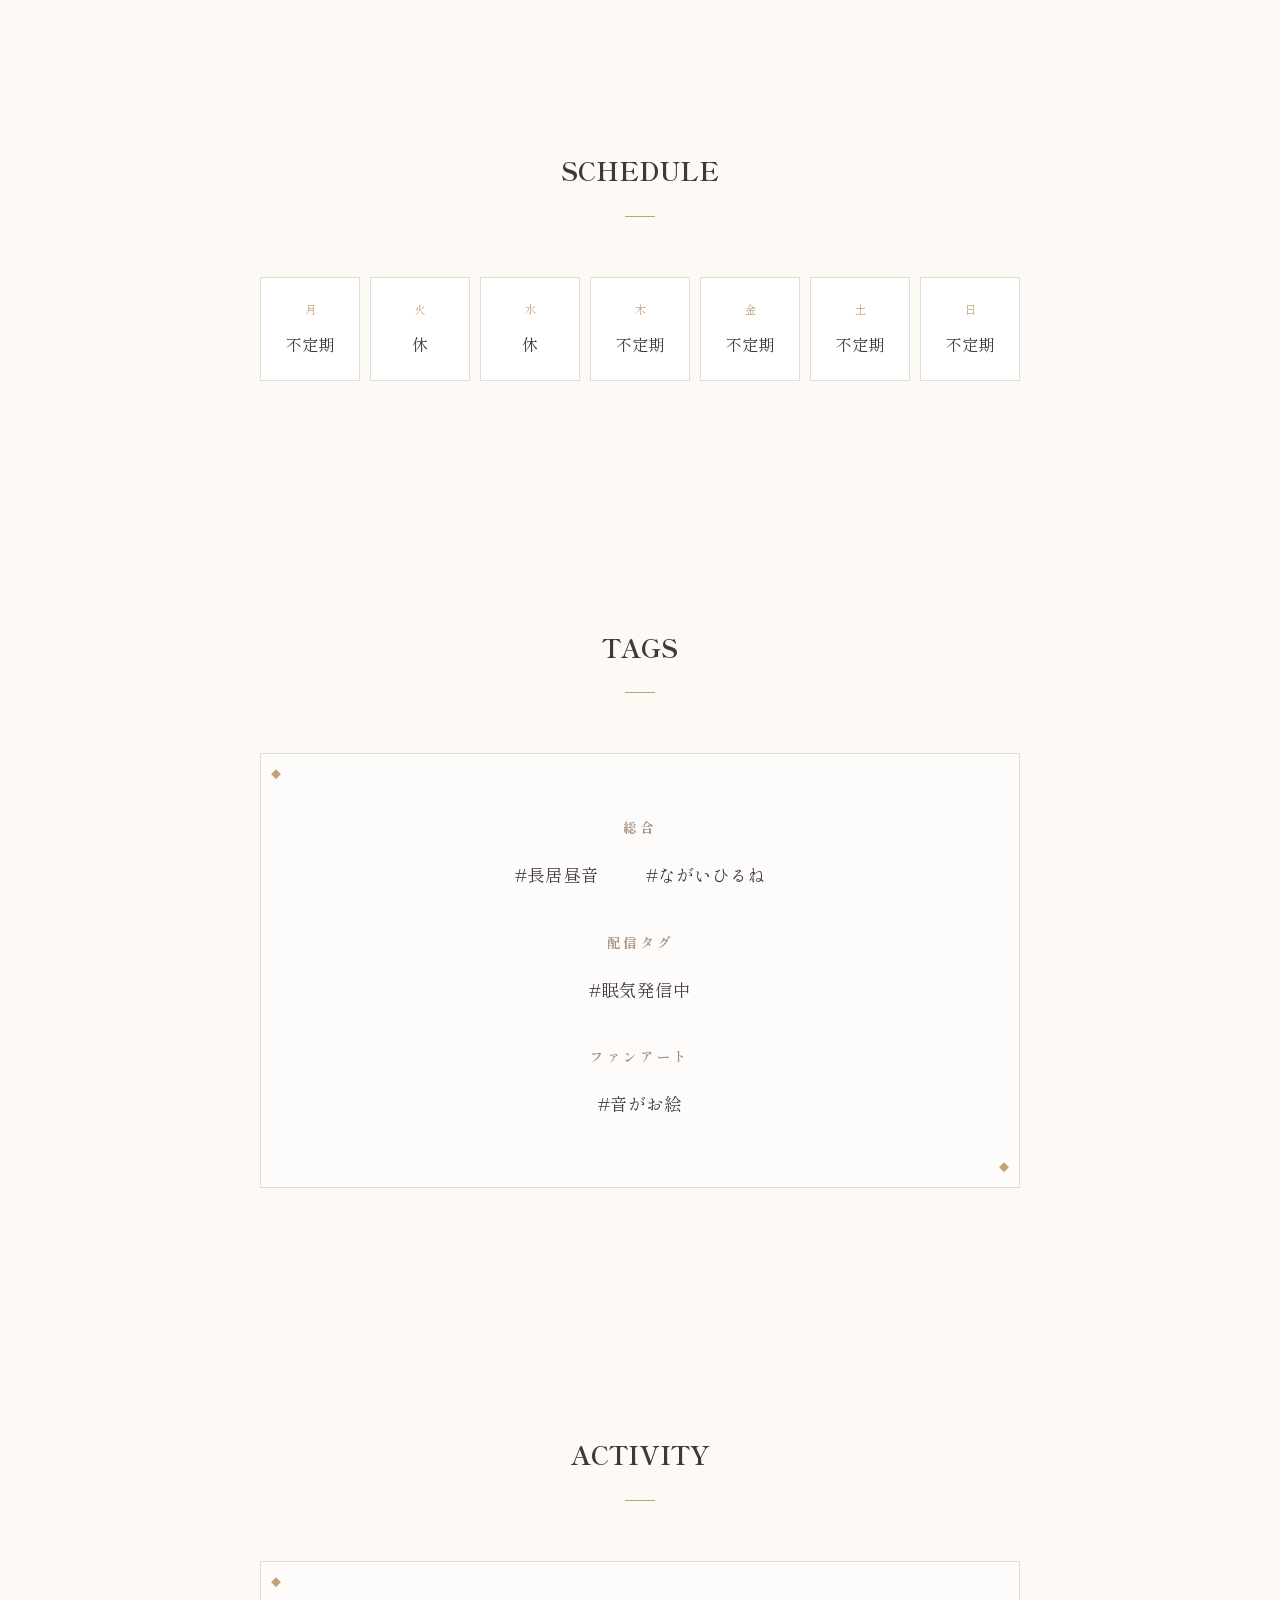
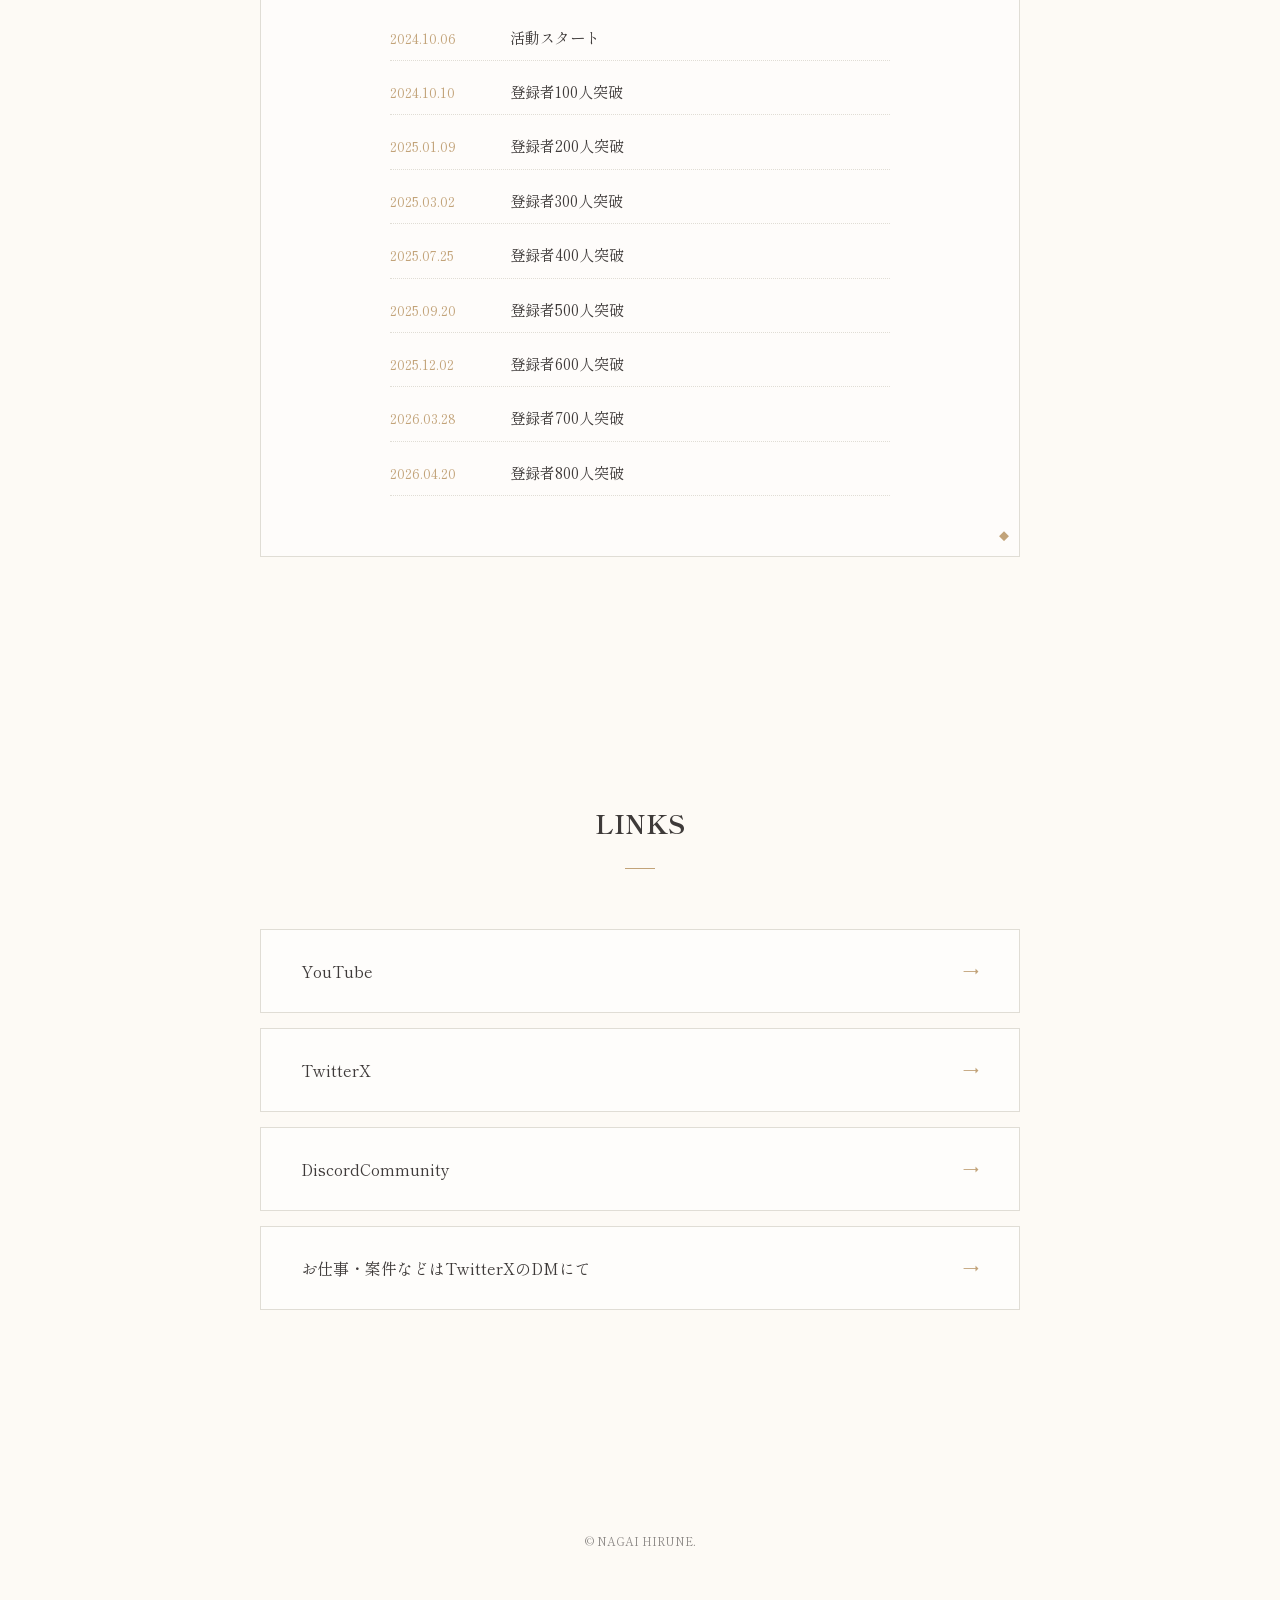
==== commit 44ca25a9: "test35" ====
--- a/index.html
+++ b/index.html
@@ -95,12 +95,47 @@
             </div>
         </section>
 
+        <!-- Activityセクション -->
         <section id="activity">
             <h2 class="section-title">ACTIVITY</h2>
             <div class="antique-frame">
                 <div class="activity-timeline">
-                    <div class="activity-item"><span class="activity-date">2024.10.06</span><span class="activity-content">活動スタート</span></div>
-                    <div class="activity-item"><span class="activity-date">2026.04.20</span><span class="activity-content">登録者800人突破</span></div>
+                    <div class="activity-item">
+                        <span class="activity-date">2024.10.06</span>
+                        <span class="activity-content">活動スタート</span>
+                    </div>
+                    <div class="activity-item">
+                        <span class="activity-date">2024.10.10</span>
+                        <span class="activity-content">登録者100人突破</span>
+                    </div>
+                    <div class="activity-item">
+                        <span class="activity-date">2025.01.09</span>
+                        <span class="activity-content">登録者200人突破</span>
+                    </div>
+                    <div class="activity-item">
+                        <span class="activity-date">2025.03.02</span>
+                        <span class="activity-content">登録者300人突破</span>
+                    </div>
+                    <div class="activity-item">
+                        <span class="activity-date">2025.07.25</span>
+                        <span class="activity-content">登録者400人突破</span>
+                    </div>
+                    <div class="activity-item">
+                        <span class="activity-date">2025.09.20</span>
+                        <span class="activity-content">登録者500人突破</span>
+                    </div>
+                    <div class="activity-item">
+                        <span class="activity-date">2025.12.02</span>
+                        <span class="activity-content">登録者600人突破</span>
+                    </div>
+                    <div class="activity-item">
+                        <span class="activity-date">2026.03.28</span>
+                        <span class="activity-content">登録者700人突破</span>
+                    </div>
+                    <div class="activity-item">
+                        <span class="activity-date">2026.04.20</span>
+                        <span class="activity-content">登録者800人突破</span>
+                    </div>
                 </div>
             </div>
         </section>
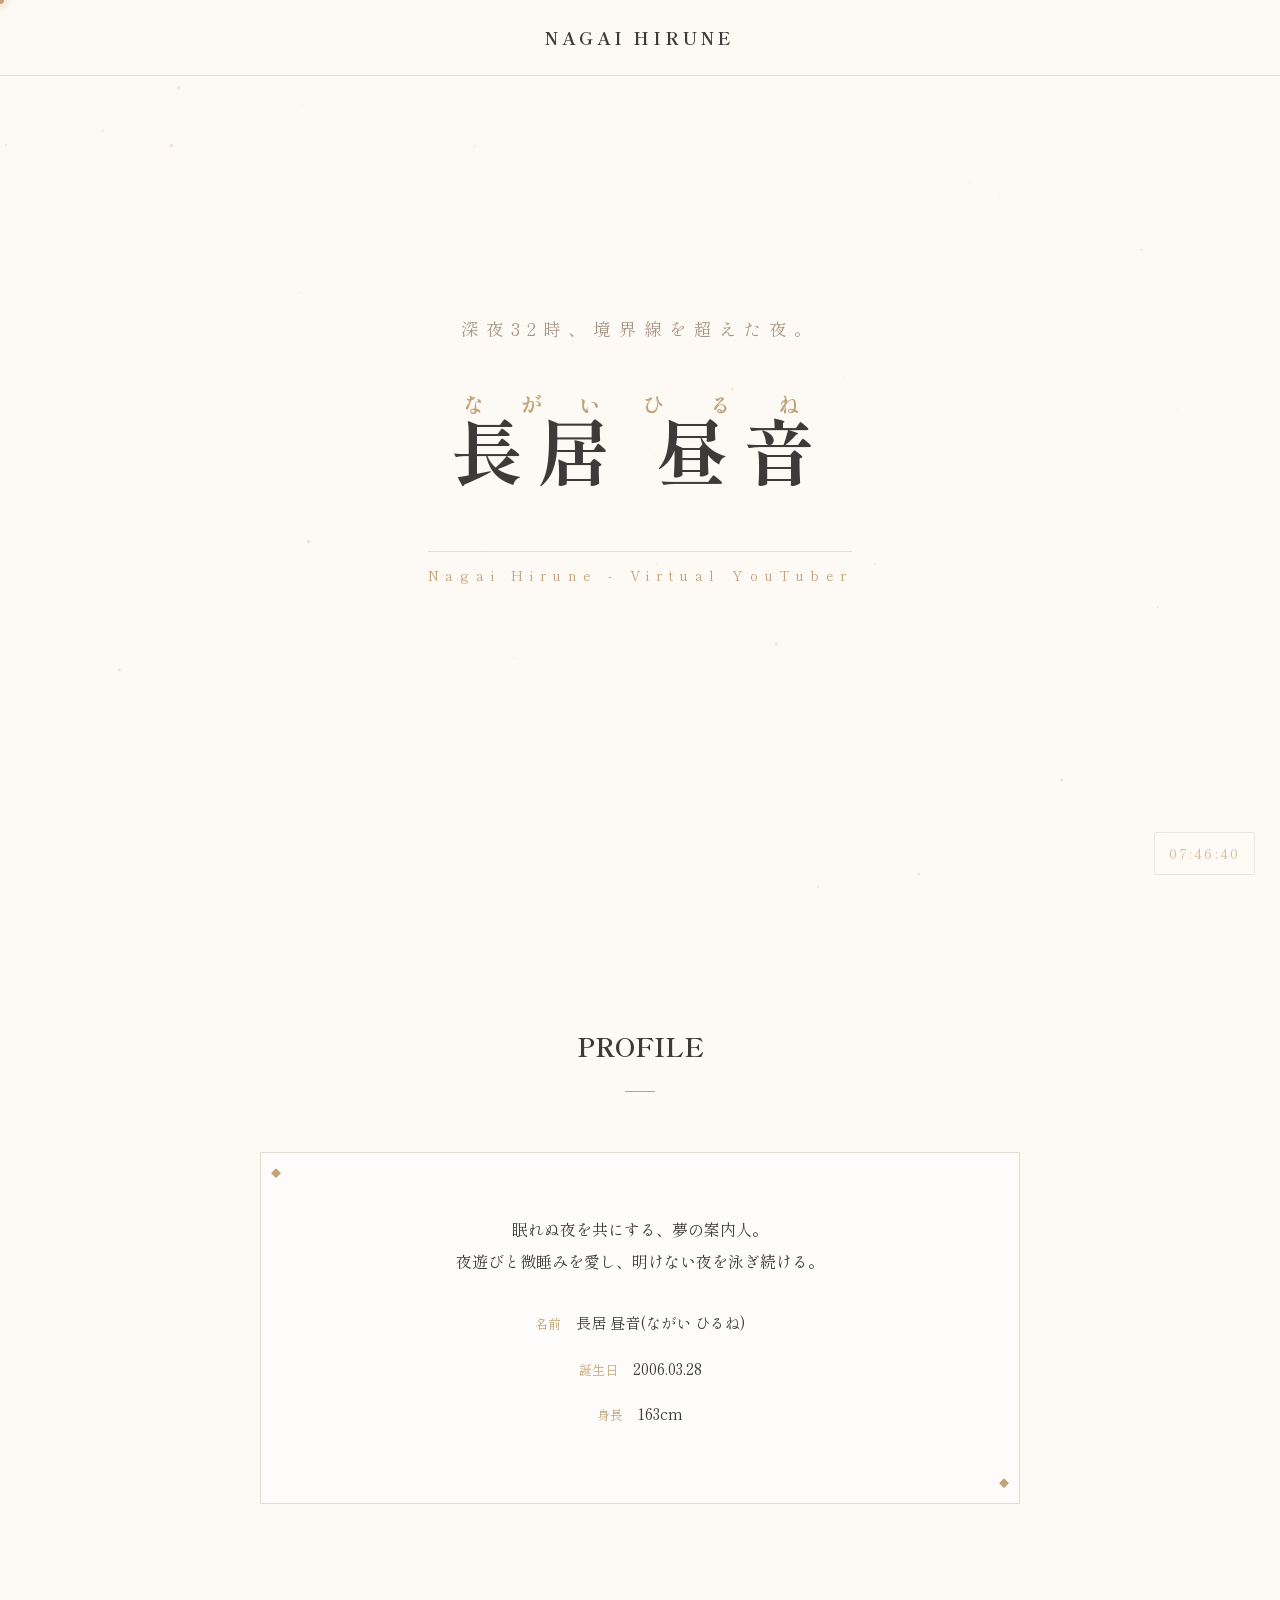
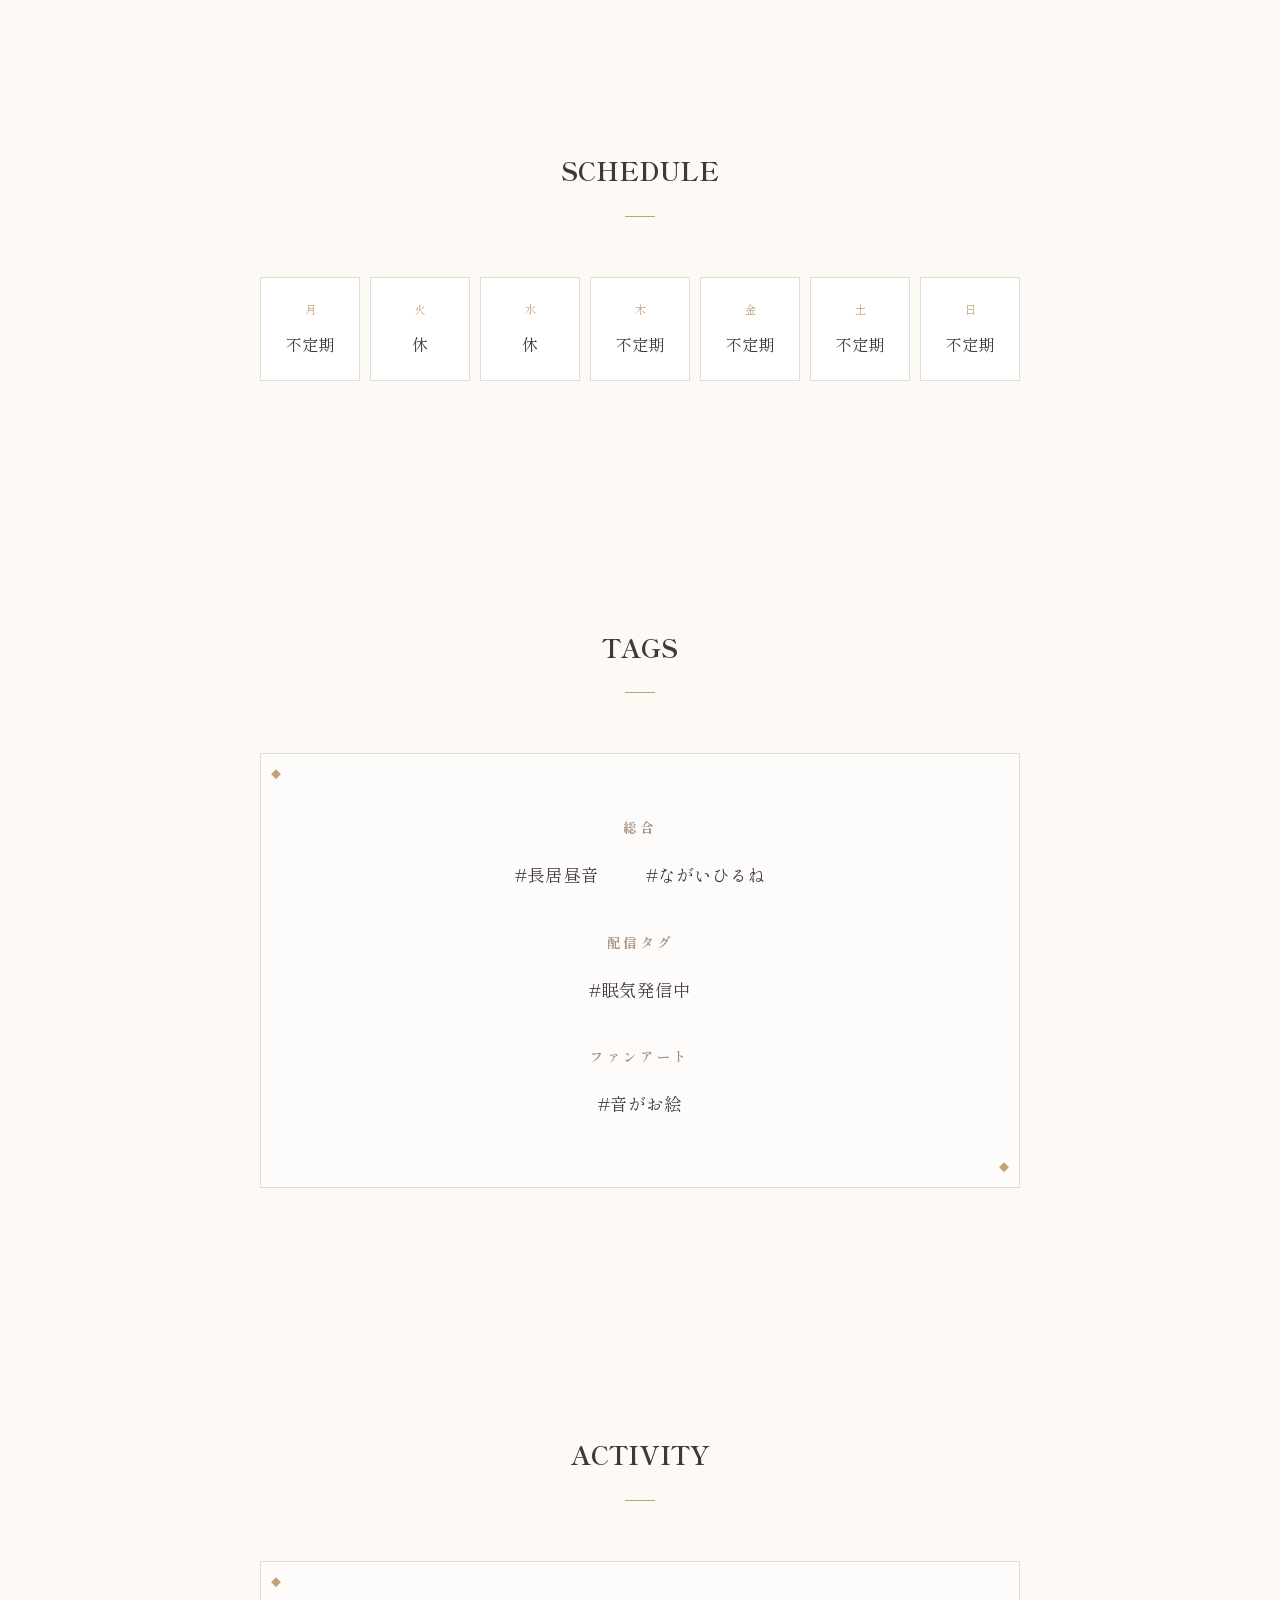
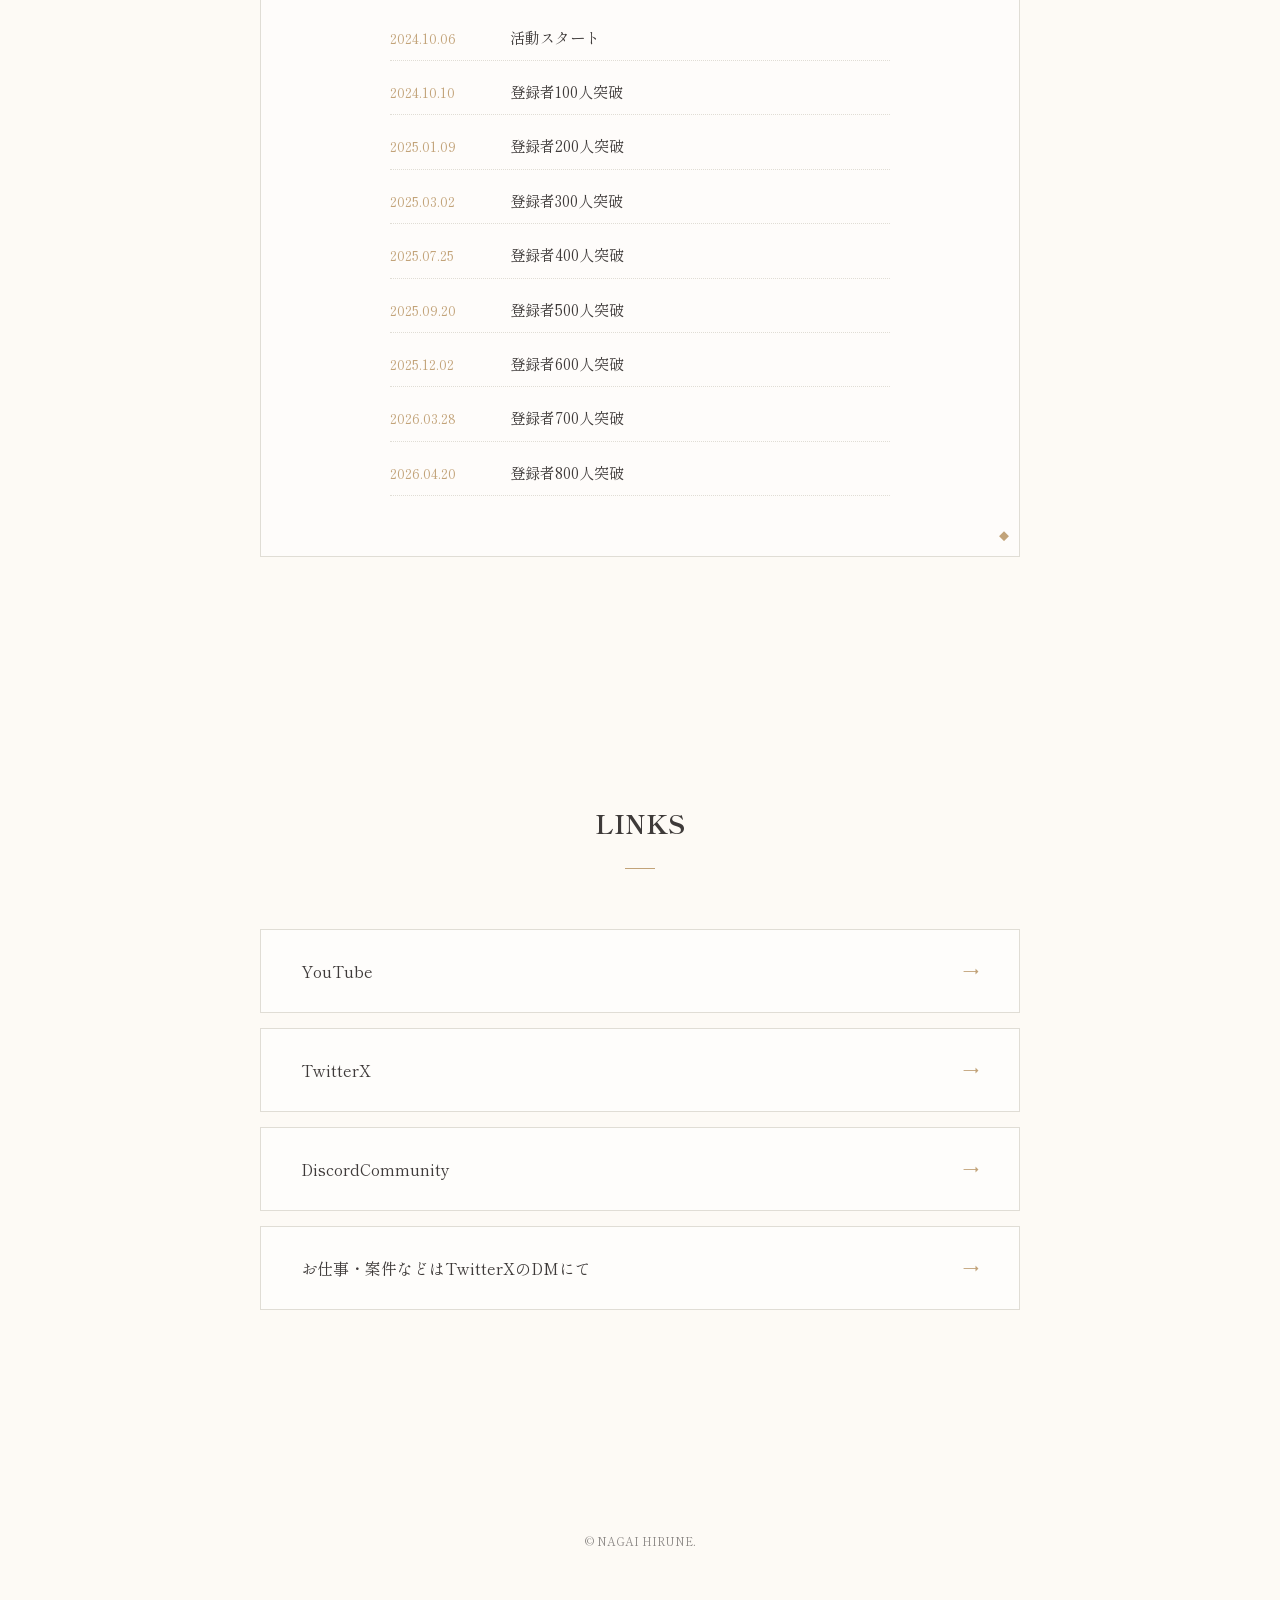
==== commit 7dfe8ff1: "test36" ====
--- a/index.html
+++ b/index.html
@@ -16,6 +16,15 @@
     <!-- カスタムカーソル（点） -->
     <div id="angel-cursor">
         <div class="cursor-pointer"></div>
+    </div>
+
+    <!-- 【追加】常駐時計（右下） -->
+    <div id="digital-clock">00:00:00</div>
+
+    <!-- 【追加】時報オーバーレイ（1時間ごと） -->
+    <div id="time-signal">
+        <div class="time-display">00:00</div>
+        <div class="time-message">00:00になりました。</div>
     </div>
 
     <!-- ローディング -->
--- a/style.css
+++ b/style.css
@@ -44,6 +44,65 @@
 @keyframes featherFade {
   0% { transform: translate(0, 0) rotate(0deg) scale(1); opacity: 0.7; }
   100% { transform: translate(15px, 25px) rotate(45deg) scale(0.3); opacity: 0; }
+}
+
+/* --- 【追加】右下の常駐時計 --- */
+#digital-clock {
+  position: fixed;
+  right: 25px;
+  bottom: 25px;
+  font-size: 0.9rem;
+  color: var(--accent-gold);
+  letter-spacing: 0.15em;
+  z-index: 9000;
+  opacity: 0.7;
+  font-family: 'Shippori Mincho', serif;
+  background: rgba(253, 250, 245, 0.6);
+  padding: 6px 14px;
+  border: 1px solid var(--border-light);
+  backdrop-filter: blur(4px);
+  border-radius: 2px;
+  transition: opacity 0.5s ease;
+}
+
+/* --- 【追加】時報オーバーレイ演出 --- */
+#time-signal {
+  position: fixed;
+  inset: 0;
+  display: flex;
+  flex-direction: column;
+  justify-content: center;
+  align-items: center;
+  z-index: 20000;
+  background: rgba(253, 250, 245, 0.97); /* 演出時はほぼ真っ白に */
+  backdrop-filter: blur(15px);
+  pointer-events: none;
+  opacity: 0;
+  transform: scale(1.05);
+  transition: opacity 1.5s ease, transform 1.5s ease;
+}
+
+/* 演出開始時のクラス */
+#time-signal.show {
+  opacity: 1;
+  transform: scale(1);
+}
+
+.time-display {
+  font-size: clamp(4.5rem, 18vw, 9rem);
+  font-weight: 700;
+  color: var(--accent-gold);
+  font-family: 'Shippori Mincho', serif;
+  letter-spacing: 0.05em;
+  line-height: 1;
+}
+
+.time-message {
+  font-size: 1.2rem;
+  color: var(--text-main);
+  letter-spacing: 0.4em;
+  margin-top: 25px;
+  opacity: 0.8;
 }
 
 /* 共通背景 */
@@ -131,4 +190,5 @@
   .horizontal-name { font-size: 2.2rem; }
   .antique-frame { padding: 40px 20px; }
   section { padding: 80px 20px; }
+  #digital-clock { right: 10px; bottom: 10px; font-size: 0.8rem; }
 }
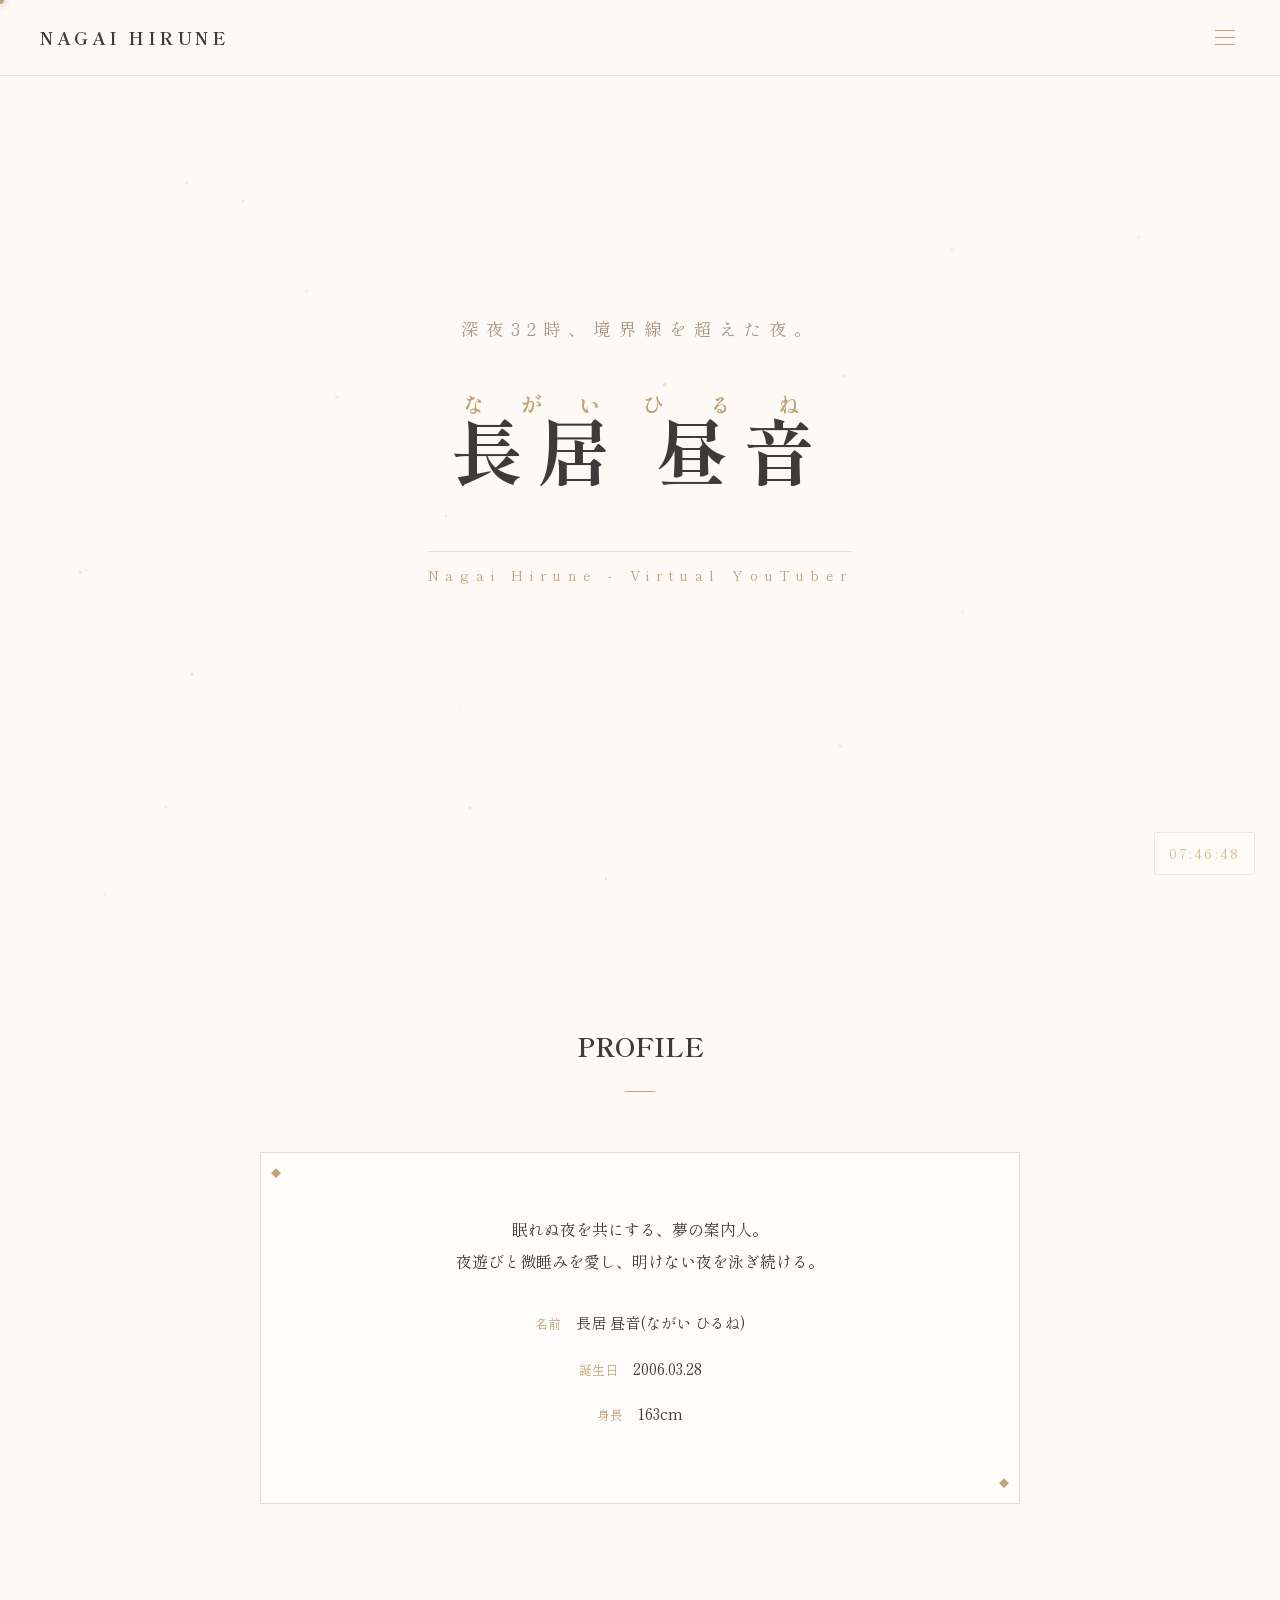
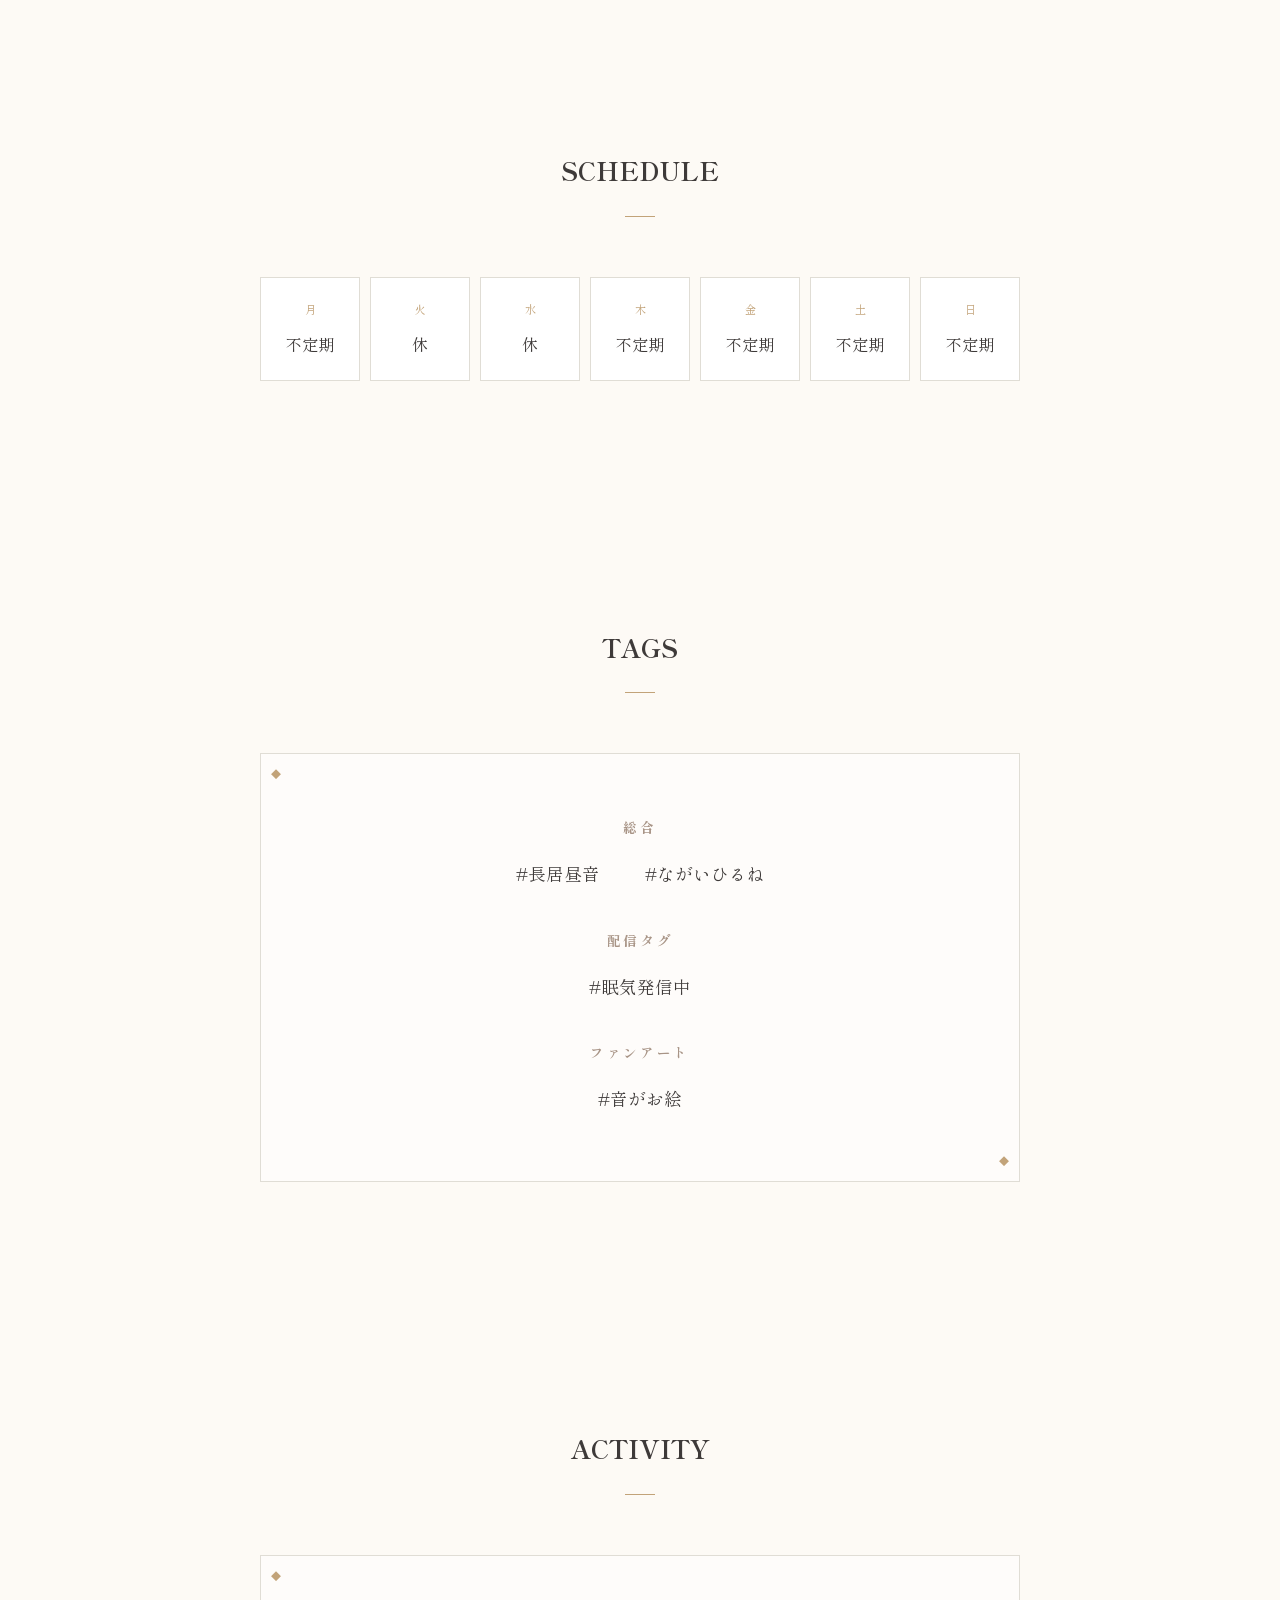
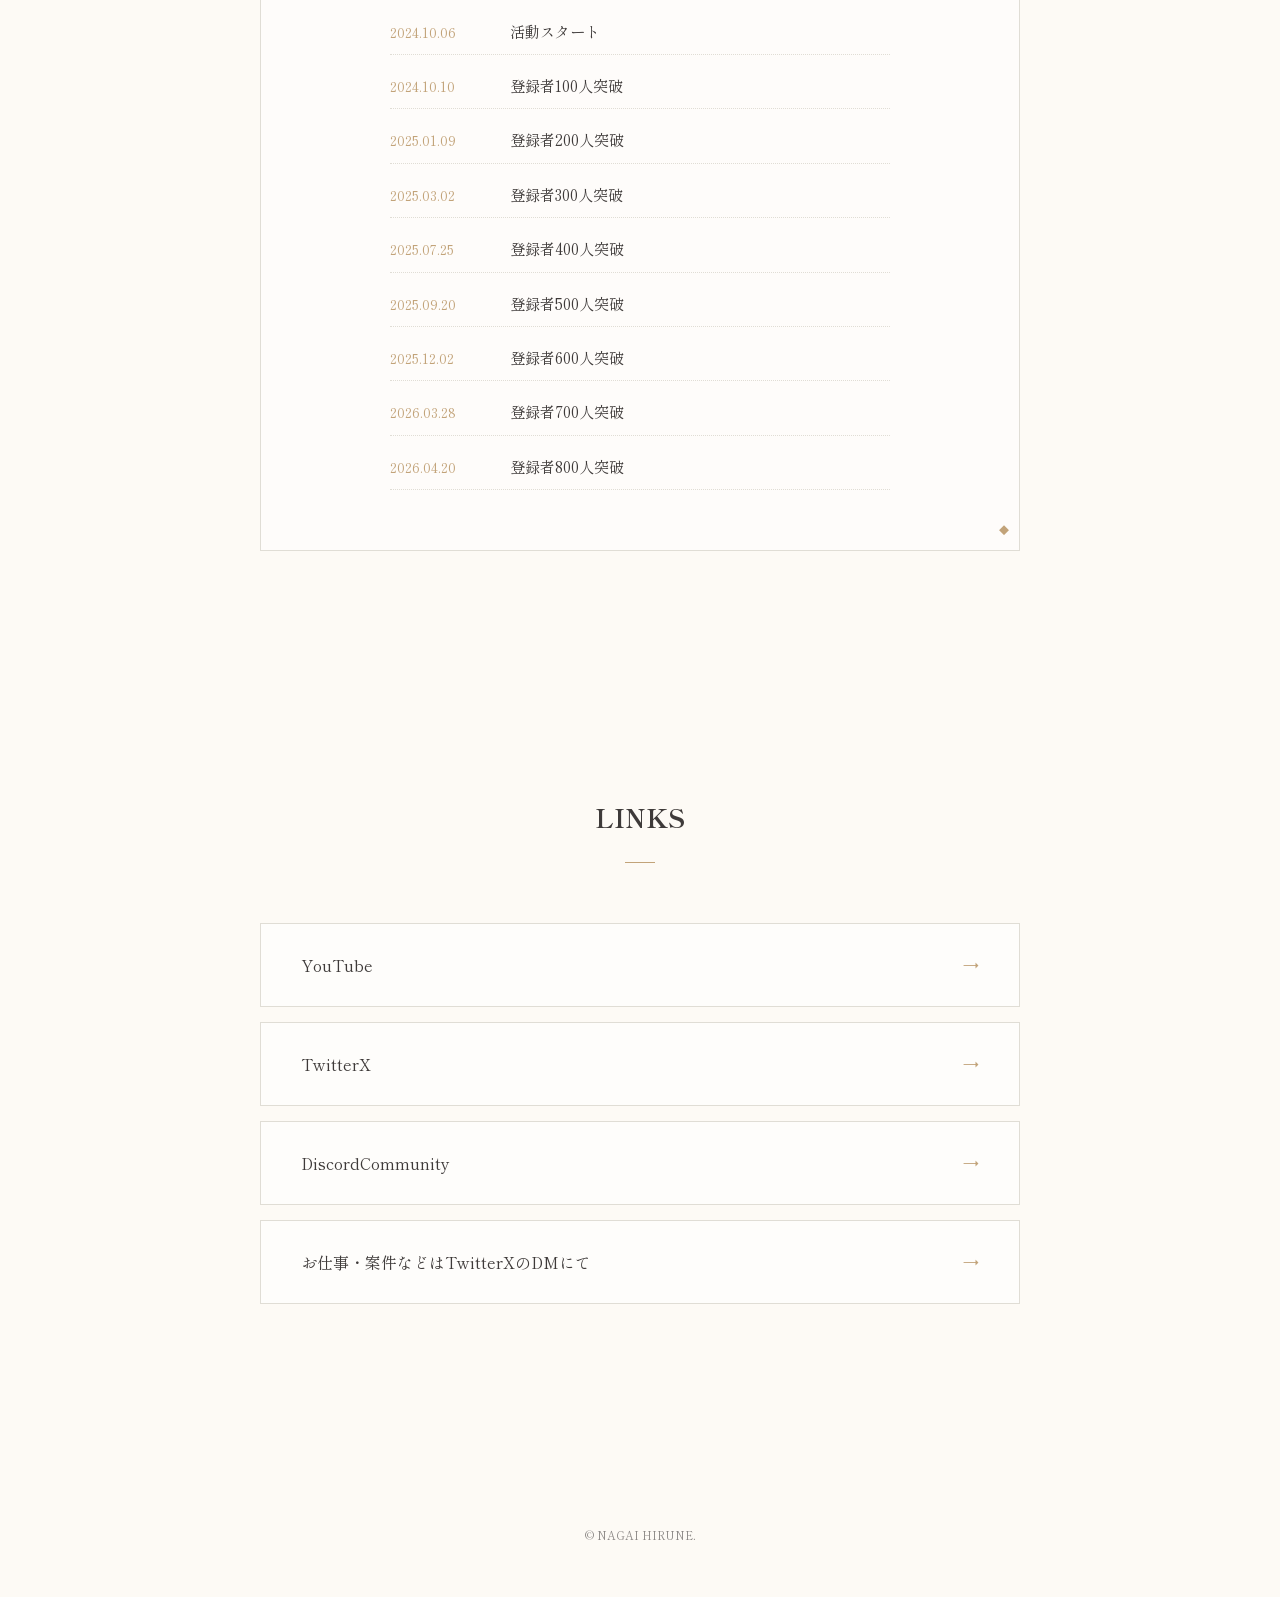
==== commit d5e946d6: "test37" ====
--- a/index.html
+++ b/index.html
@@ -18,10 +18,10 @@
         <div class="cursor-pointer"></div>
     </div>
 
-    <!-- 【追加】常駐時計（右下） -->
+    <!-- 常駐時計（右下） -->
     <div id="digital-clock">00:00:00</div>
 
-    <!-- 【追加】時報オーバーレイ（1時間ごと） -->
+    <!-- 時報オーバーレイ（1時間ごと） -->
     <div id="time-signal">
         <div class="time-display">00:00</div>
         <div class="time-message">00:00になりました。</div>
@@ -37,6 +37,24 @@
     
     <header>
         <div class="logo">NAGAI HIRUNE</div>
+        
+        <!-- ハンバーガーメニュー制御用 -->
+        <input type="checkbox" id="menu-btn-check">
+        <label for="menu-btn-check" class="menu-btn">
+            <span></span>
+        </label>
+
+        <!-- ナビゲーションメニュー -->
+        <nav class="nav-content">
+            <ul>
+                <li><a href="#hero">TOP</a></li>
+                <li><a href="#profile">PROFILE</a></li>
+                <li><a href="#schedule">SCHEDULE</a></li>
+                <li><a href="#tags">TAGS</a></li>
+                <li><a href="#activity">ACTIVITY</a></li>
+                <li><a href="#links">LINKS</a></li>
+            </ul>
+        </nav>
     </header>
 
     <main>
@@ -104,7 +122,6 @@
             </div>
         </section>
 
-        <!-- Activityセクション -->
         <section id="activity">
             <h2 class="section-title">ACTIVITY</h2>
             <div class="antique-frame">
--- a/style.css
+++ b/style.css
@@ -46,7 +46,7 @@
   100% { transform: translate(15px, 25px) rotate(45deg) scale(0.3); opacity: 0; }
 }
 
-/* --- 【追加】右下の常駐時計 --- */
+/* --- 時計・時報 --- */
 #digital-clock {
   position: fixed;
   right: 25px;
@@ -54,7 +54,7 @@
   font-size: 0.9rem;
   color: var(--accent-gold);
   letter-spacing: 0.15em;
-  z-index: 9000;
+  z-index: 4000;
   opacity: 0.7;
   font-family: 'Shippori Mincho', serif;
   background: rgba(253, 250, 245, 0.6);
@@ -62,10 +62,8 @@
   border: 1px solid var(--border-light);
   backdrop-filter: blur(4px);
   border-radius: 2px;
-  transition: opacity 0.5s ease;
-}
-
-/* --- 【追加】時報オーバーレイ演出 --- */
+}
+
 #time-signal {
   position: fixed;
   inset: 0;
@@ -74,36 +72,16 @@
   justify-content: center;
   align-items: center;
   z-index: 20000;
-  background: rgba(253, 250, 245, 0.97); /* 演出時はほぼ真っ白に */
+  background: rgba(253, 250, 245, 0.97);
   backdrop-filter: blur(15px);
   pointer-events: none;
   opacity: 0;
   transform: scale(1.05);
   transition: opacity 1.5s ease, transform 1.5s ease;
 }
-
-/* 演出開始時のクラス */
-#time-signal.show {
-  opacity: 1;
-  transform: scale(1);
-}
-
-.time-display {
-  font-size: clamp(4.5rem, 18vw, 9rem);
-  font-weight: 700;
-  color: var(--accent-gold);
-  font-family: 'Shippori Mincho', serif;
-  letter-spacing: 0.05em;
-  line-height: 1;
-}
-
-.time-message {
-  font-size: 1.2rem;
-  color: var(--text-main);
-  letter-spacing: 0.4em;
-  margin-top: 25px;
-  opacity: 0.8;
-}
+#time-signal.show { opacity: 1; transform: scale(1); }
+.time-display { font-size: clamp(4.5rem, 18vw, 9rem); font-weight: 700; color: var(--accent-gold); font-family: 'Shippori Mincho', serif; line-height: 1; }
+.time-message { font-size: 1.2rem; color: var(--text-main); margin-top: 25px; letter-spacing: 0.4em; }
 
 /* 共通背景 */
 body {
@@ -136,12 +114,44 @@
 /* レイアウト */
 header {
   position: fixed; top: 0; width: 100%; padding: 20px 40px;
-  display: flex; justify-content: center; align-items: center;
+  display: flex; justify-content: space-between; align-items: center;
   z-index: 5000; background: rgba(253, 250, 245, 0.8);
   backdrop-filter: blur(5px); border-bottom: 1px solid var(--border-light);
 }
 .logo { font-weight: 700; letter-spacing: 0.2em; font-size: 1.1rem; }
 
+/* --- ハンバーガーメニューデザイン --- */
+#menu-btn-check { display: none; }
+.menu-btn {
+    display: flex; height: 30px; width: 30px;
+    justify-content: center; align-items: center; z-index: 6000;
+}
+.menu-btn span, .menu-btn span:before, .menu-btn span:after {
+    content: ''; display: block; height: 1px; width: 20px;
+    background-color: var(--accent-gold); position: absolute; transition: all .5s;
+}
+.menu-btn span:before { bottom: 7px; }
+.menu-btn span:after { top: 7px; }
+#menu-btn-check:checked ~ .menu-btn span { background-color: transparent; }
+#menu-btn-check:checked ~ .menu-btn span::before { bottom: 0; transform: rotate(45deg); }
+#menu-btn-check:checked ~ .menu-btn span::after { top: 0; transform: rotate(-45deg); }
+
+.nav-content {
+    position: fixed; top: 0; left: 100%; width: 100%; height: 100vh;
+    background: rgba(253, 250, 245, 0.98); z-index: 5500;
+    display: flex; justify-content: center; align-items: center;
+    transition: all .6s var(--transition-slow);
+}
+#menu-btn-check:checked ~ .nav-content { left: 0; }
+.nav-content ul { list-style: none; text-align: center; }
+.nav-content ul li { margin: 25px 0; }
+.nav-content ul li a {
+    text-decoration: none; color: var(--text-main); font-size: 1.5rem;
+    letter-spacing: 0.3em; transition: 0.3s;
+}
+.nav-content ul li a:hover { color: var(--accent-gold); }
+
+/* 各セクション */
 #hero { height: 100vh; display: flex; flex-direction: column; justify-content: center; align-items: center; text-align: center; }
 .hero-catch { font-size: 1.1rem; letter-spacing: 0.4em; color: var(--accent-soft); margin-bottom: 30px; }
 .horizontal-name { font-size: clamp(2.5rem, 8vw, 4.5rem); font-weight: 700; letter-spacing: 0.2em; }
@@ -169,7 +179,7 @@
 .tags-container { display: flex; flex-direction: column; gap: 30px; text-align: center; }
 .tag-group h3 { font-size: 0.85rem; color: var(--accent-soft); margin-bottom: 10px; letter-spacing: 0.2em; }
 .tag-buttons { display: flex; justify-content: center; flex-wrap: wrap; gap: 15px; }
-.tag-buttons a { text-decoration: none; color: var(--text-main); font-size: 1.1rem; padding: 5px 15px; border: 1px solid transparent; transition: 0.3s; }
+.tag-buttons a { text-decoration: none; color: var(--text-main); font-size: 1.1rem; padding: 5px 15px; transition: 0.3s; }
 .tag-buttons a:hover { color: var(--accent-gold); border-bottom: 1px solid var(--accent-gold); }
 
 .activity-timeline { max-width: 500px; margin: 0 auto; text-align: left; display: flex; flex-direction: column; gap: 15px; }
@@ -191,4 +201,5 @@
   .antique-frame { padding: 40px 20px; }
   section { padding: 80px 20px; }
   #digital-clock { right: 10px; bottom: 10px; font-size: 0.8rem; }
+  header { padding: 15px 20px; }
 }
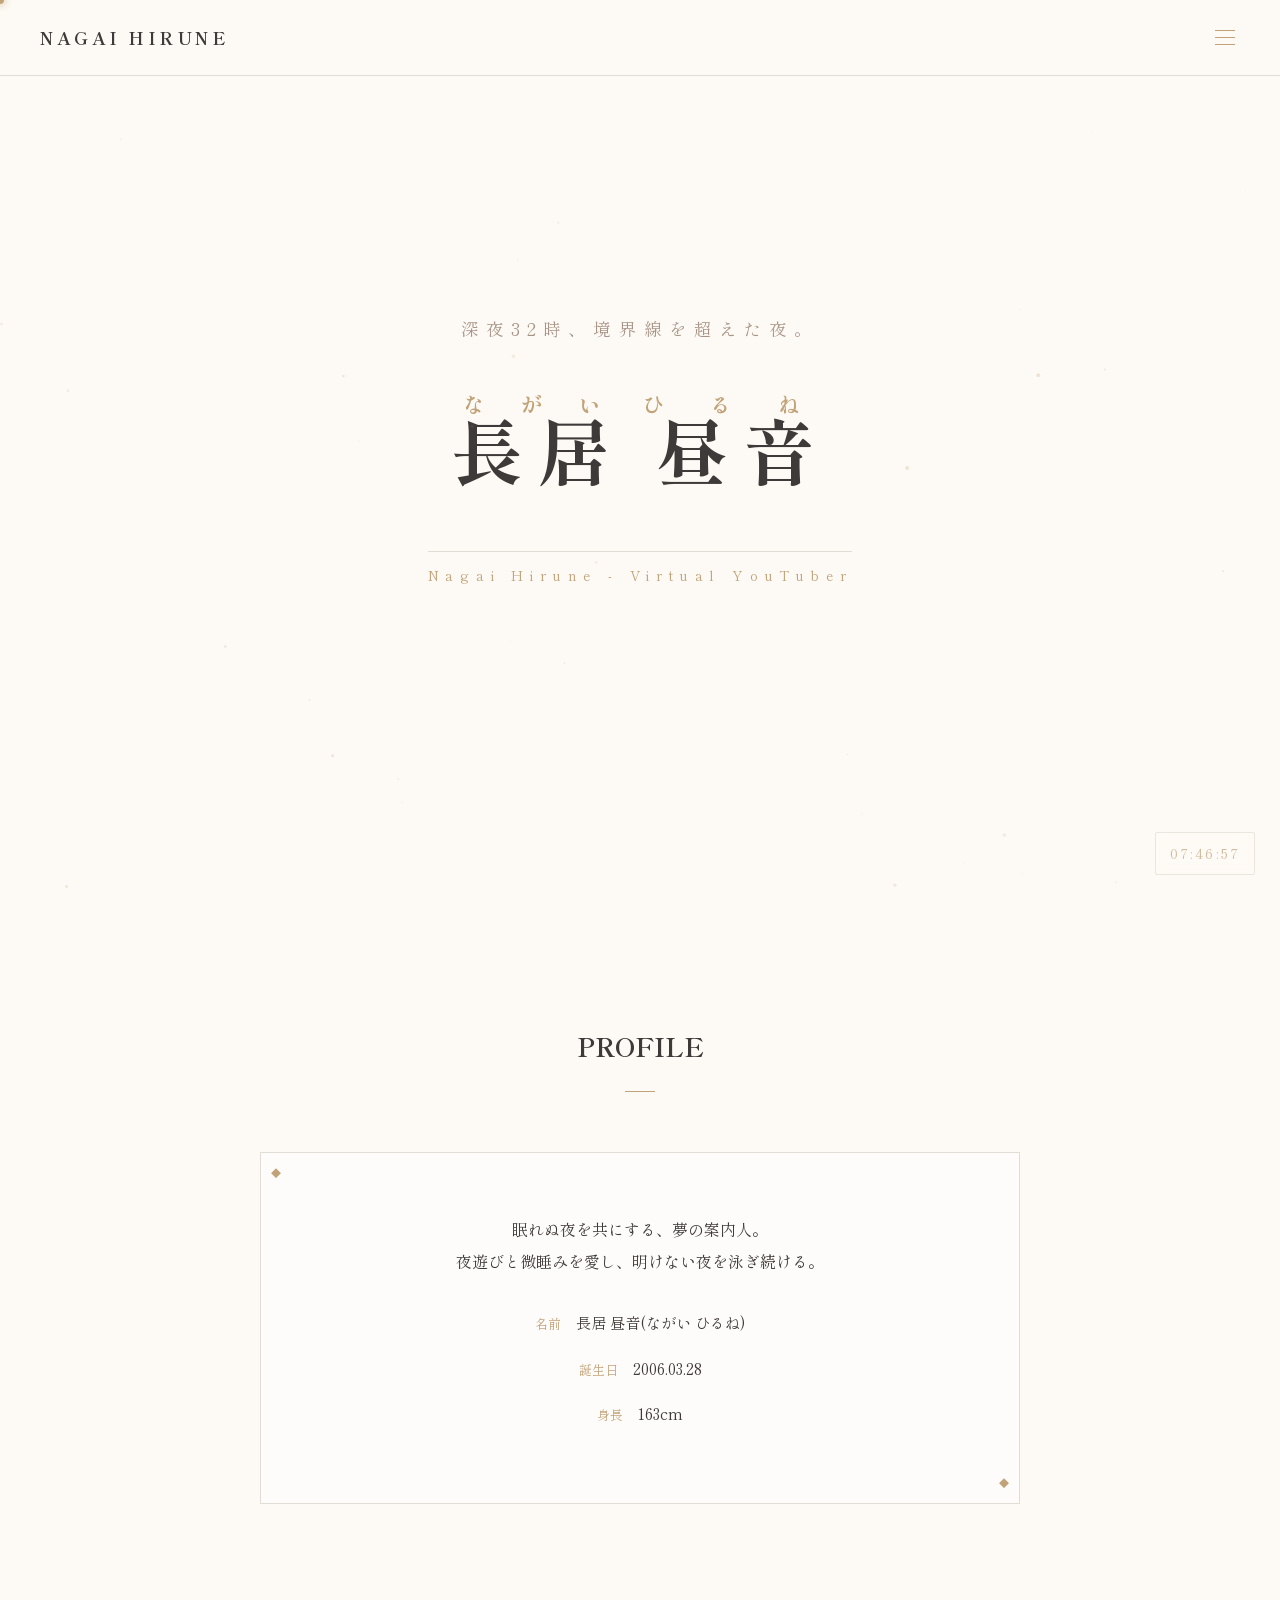
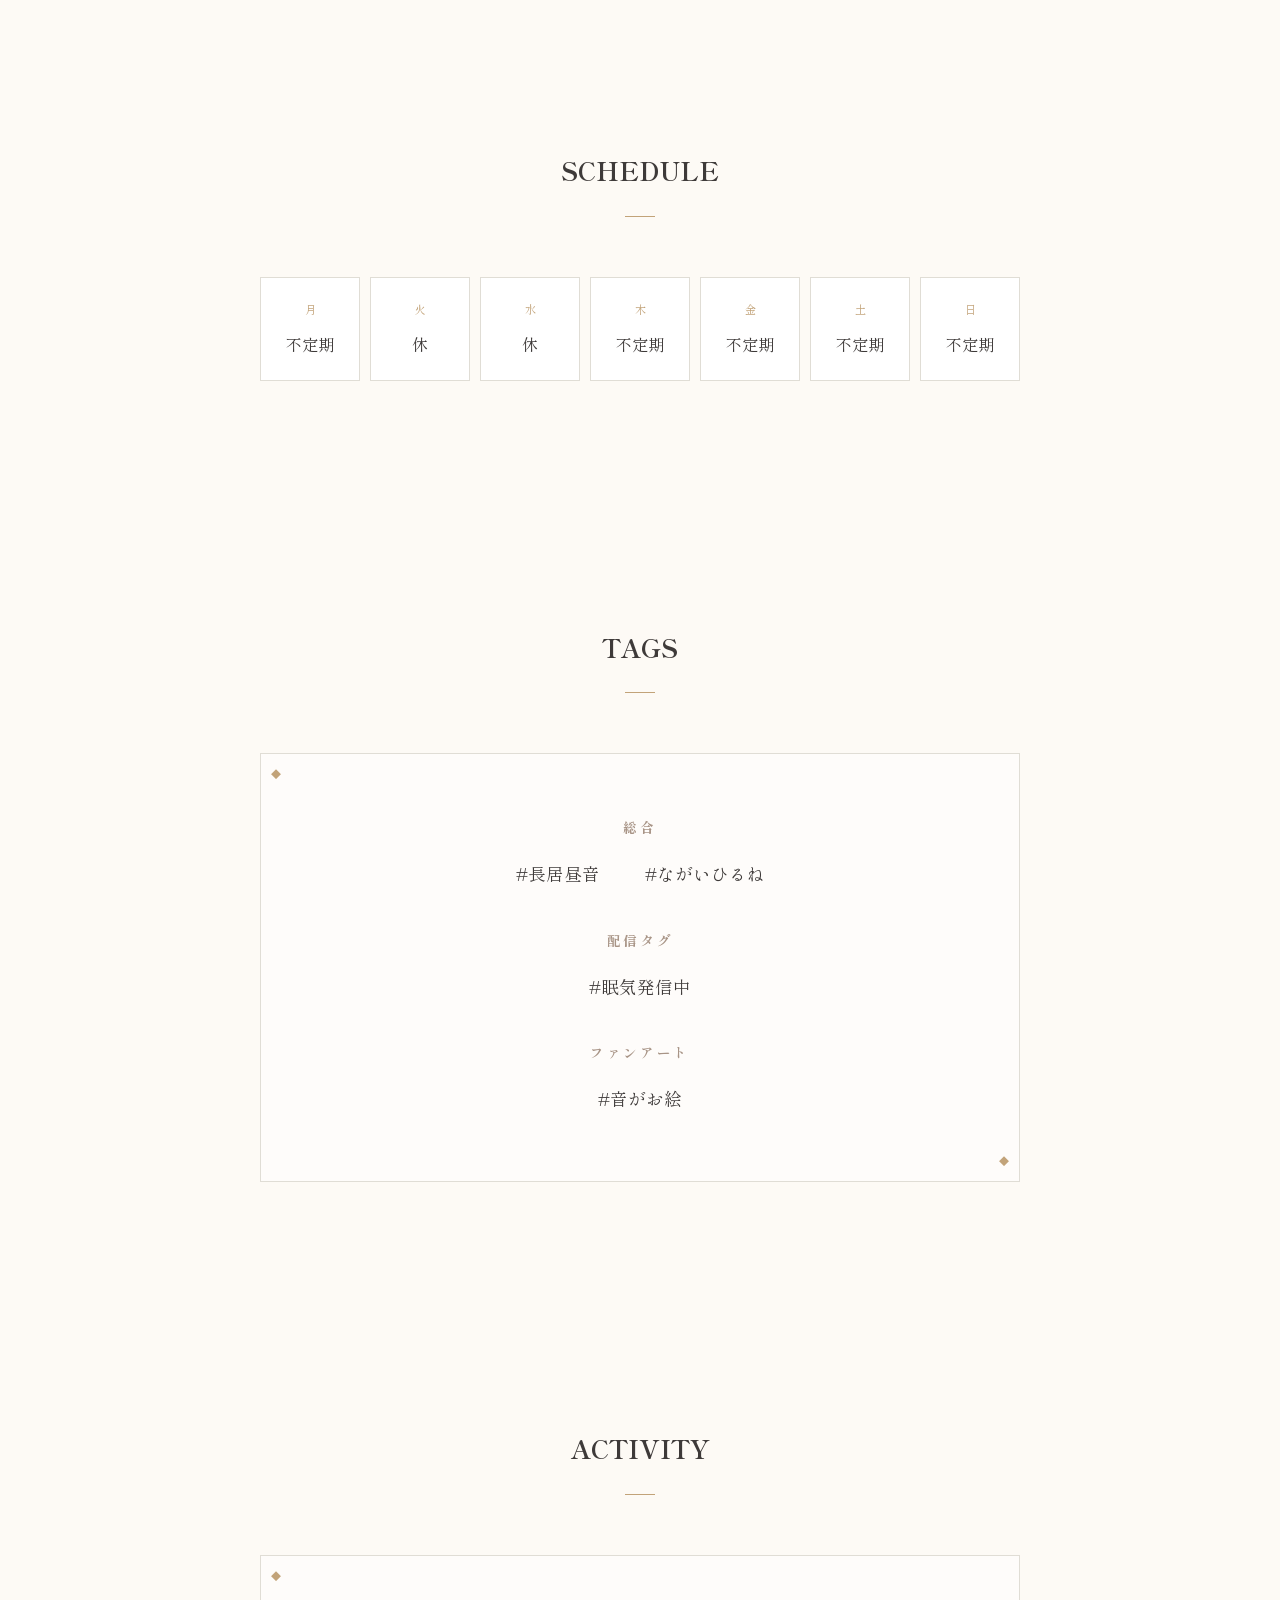
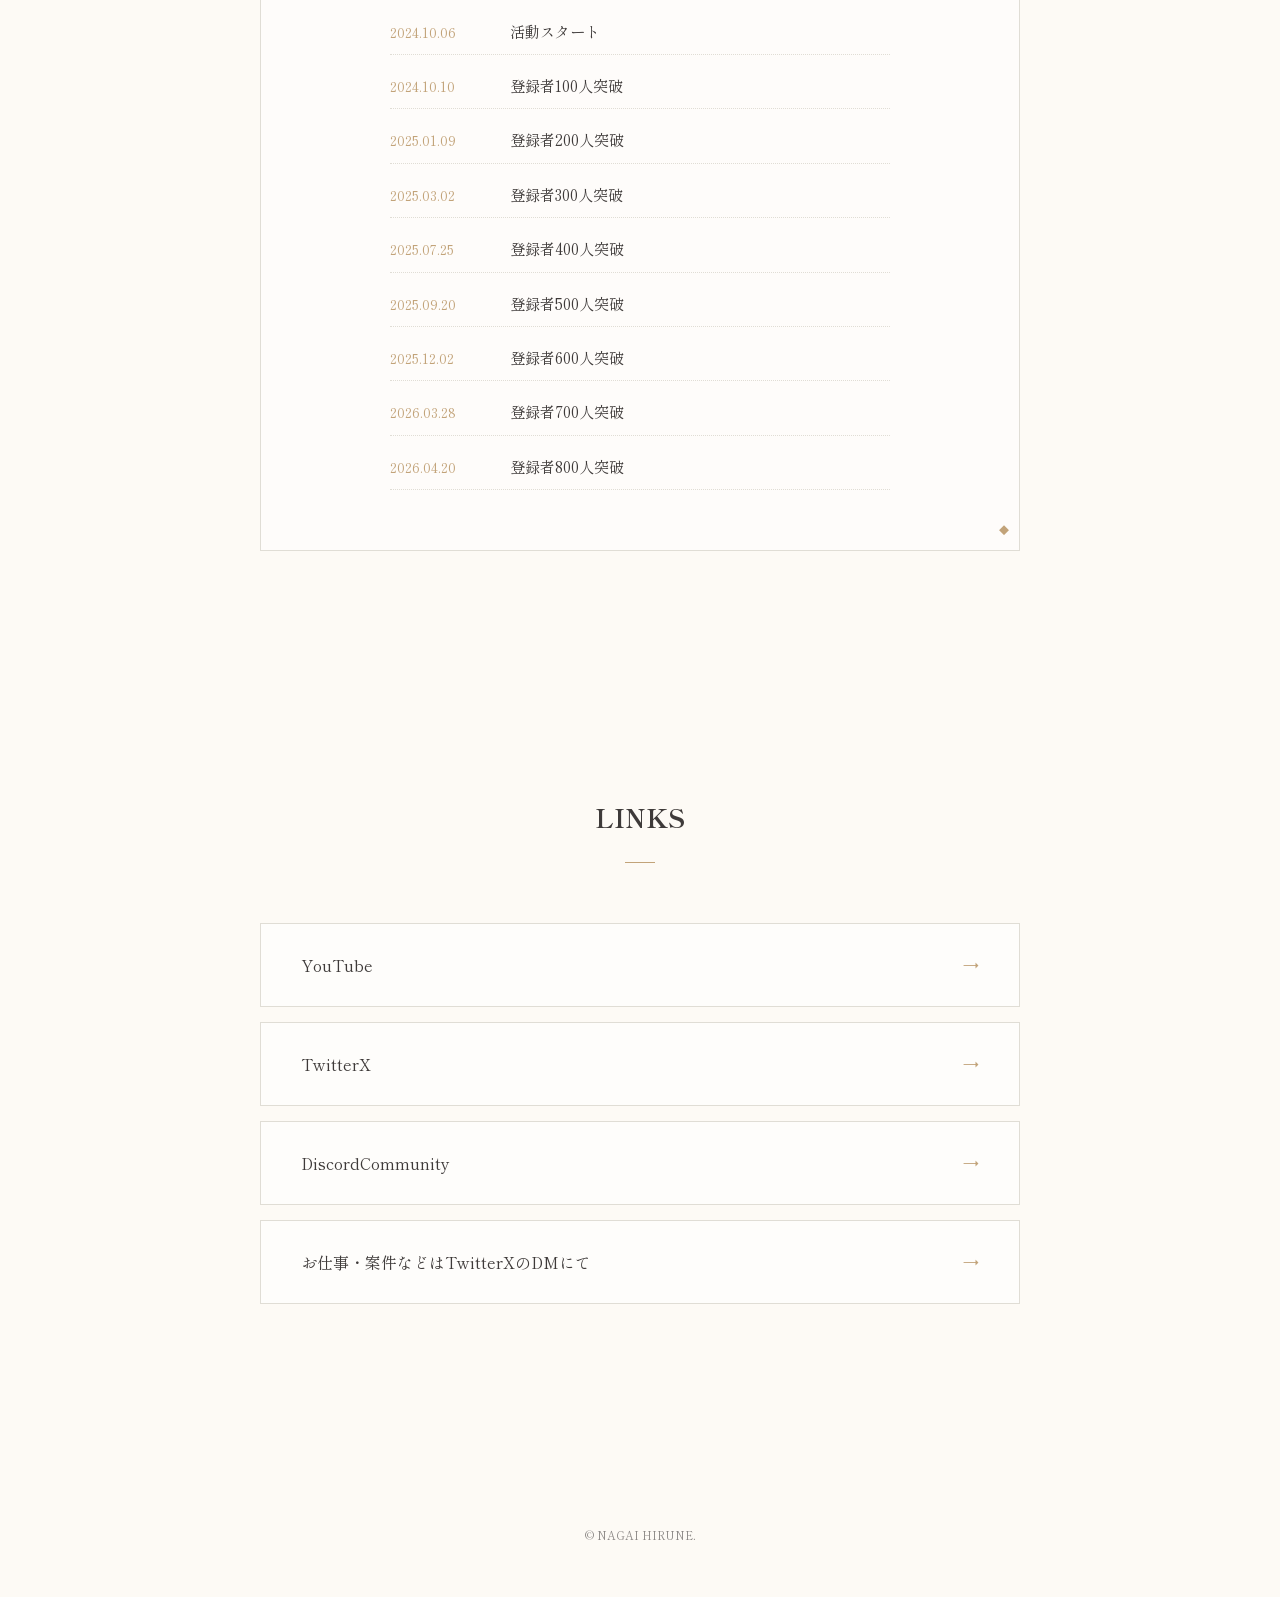
==== commit 7d2c4825: "test38" ====
--- a/index.html
+++ b/index.html
@@ -46,14 +46,22 @@
 
         <!-- ナビゲーションメニュー -->
         <nav class="nav-content">
-            <ul>
-                <li><a href="#hero">TOP</a></li>
-                <li><a href="#profile">PROFILE</a></li>
-                <li><a href="#schedule">SCHEDULE</a></li>
-                <li><a href="#tags">TAGS</a></li>
-                <li><a href="#activity">ACTIVITY</a></li>
-                <li><a href="#links">LINKS</a></li>
-            </ul>
+            <div class="nav-inner">
+                <p class="nav-title">NAGAI HIRUNE OFFICIAL SITE.</p>
+                
+                <div class="nav-line"></div> <!-- 上の線 -->
+                
+                <ul>
+                    <li><a href="#hero">TOP</a></li>
+                    <li><a href="#profile">PROFILE</a></li>
+                    <li><a href="#schedule">SCHEDULE</a></li>
+                    <li><a href="#tags">TAGS</a></li>
+                    <li><a href="#activity">ACTIVITY</a></li>
+                    <li><a href="#links">LINKS</a></li>
+                </ul>
+
+                <div class="nav-line"></div> <!-- 下の線 -->
+            </div>
         </nav>
     </header>
 
--- a/style.css
+++ b/style.css
@@ -136,20 +136,59 @@
 #menu-btn-check:checked ~ .menu-btn span::before { bottom: 0; transform: rotate(45deg); }
 #menu-btn-check:checked ~ .menu-btn span::after { top: 0; transform: rotate(-45deg); }
 
+/* --- ナビゲーションメニュー画面（調整版） --- */
 .nav-content {
     position: fixed; top: 0; left: 100%; width: 100%; height: 100vh;
     background: rgba(253, 250, 245, 0.98); z-index: 5500;
     display: flex; justify-content: center; align-items: center;
-    transition: all .6s var(--transition-slow);
+    transition: all 0.7s cubic-bezier(0.22, 1, 0.36, 1);
 }
 #menu-btn-check:checked ~ .nav-content { left: 0; }
-.nav-content ul { list-style: none; text-align: center; }
-.nav-content ul li { margin: 25px 0; }
+
+.nav-inner {
+    width: 80%;
+    max-width: 400px;
+    text-align: center;
+}
+
+.nav-title {
+    font-size: 0.9rem;
+    color: var(--accent-soft);
+    letter-spacing: 0.3em;
+    margin-bottom: 20px;
+    font-family: 'Shippori Mincho', serif;
+}
+
+.nav-line {
+    width: 100%;
+    height: 1px;
+    background: linear-gradient(to right, transparent, var(--accent-gold), transparent);
+    margin: 10px 0;
+}
+
+.nav-content ul { list-style: none; padding: 20px 0; }
+
+.nav-content ul li {
+    margin: 15px 0;
+    opacity: 0;
+    transform: translateY(10px);
+    transition: 0.5s ease-out;
+}
+
+/* メニューが開いた時に順番に表示するアニメーション */
+#menu-btn-check:checked ~ .nav-content ul li { opacity: 1; transform: translateY(0); }
+#menu-btn-check:checked ~ .nav-content ul li:nth-child(1) { transition-delay: 0.3s; }
+#menu-btn-check:checked ~ .nav-content ul li:nth-child(2) { transition-delay: 0.4s; }
+#menu-btn-check:checked ~ .nav-content ul li:nth-child(3) { transition-delay: 0.5s; }
+#menu-btn-check:checked ~ .nav-content ul li:nth-child(4) { transition-delay: 0.6s; }
+#menu-btn-check:checked ~ .nav-content ul li:nth-child(5) { transition-delay: 0.7s; }
+#menu-btn-check:checked ~ .nav-content ul li:nth-child(6) { transition-delay: 0.8s; }
+
 .nav-content ul li a {
-    text-decoration: none; color: var(--text-main); font-size: 1.5rem;
-    letter-spacing: 0.3em; transition: 0.3s;
-}
-.nav-content ul li a:hover { color: var(--accent-gold); }
+    text-decoration: none; color: var(--text-main); font-size: 1.4rem;
+    letter-spacing: 0.3em; display: block; padding: 10px; transition: 0.3s;
+}
+.nav-content ul li a:hover { color: var(--accent-gold); transform: scale(1.05); }
 
 /* 各セクション */
 #hero { height: 100vh; display: flex; flex-direction: column; justify-content: center; align-items: center; text-align: center; }
@@ -202,4 +241,5 @@
   section { padding: 80px 20px; }
   #digital-clock { right: 10px; bottom: 10px; font-size: 0.8rem; }
   header { padding: 15px 20px; }
+  .nav-inner { width: 90%; }
 }
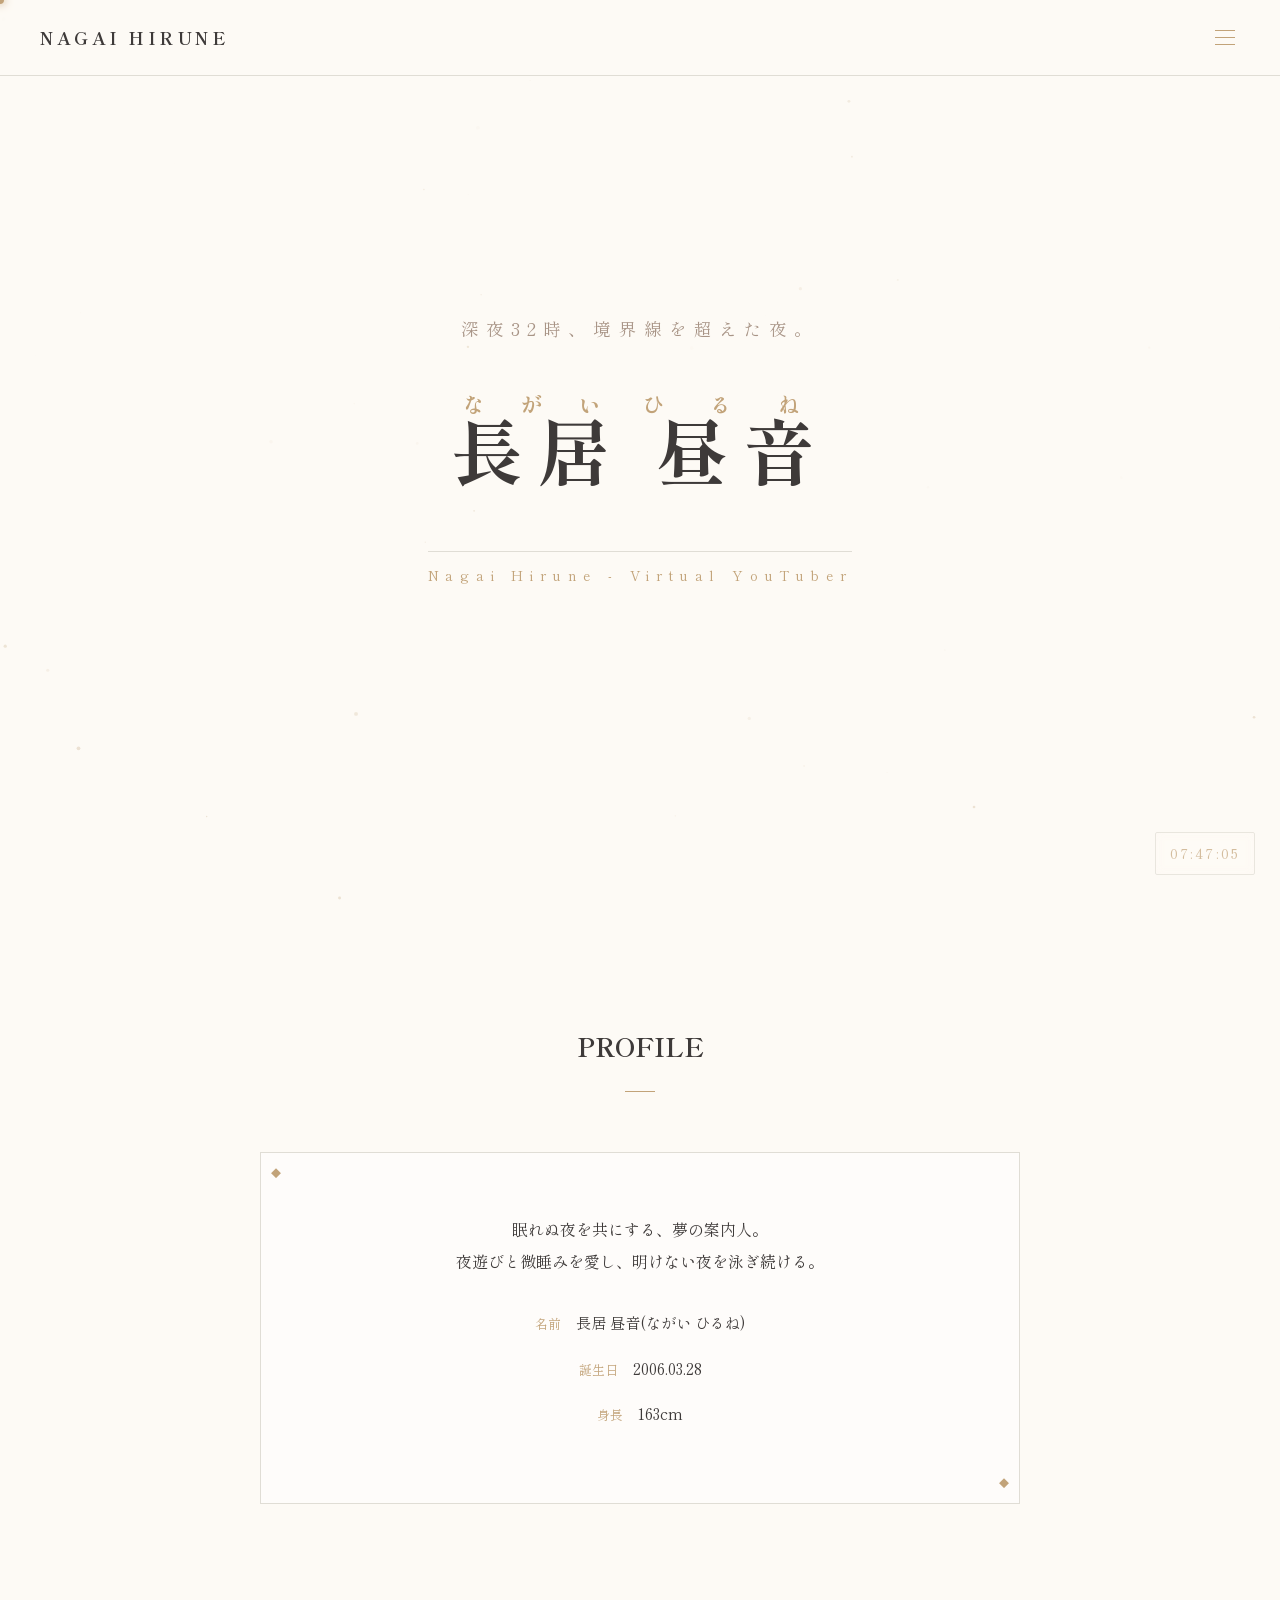
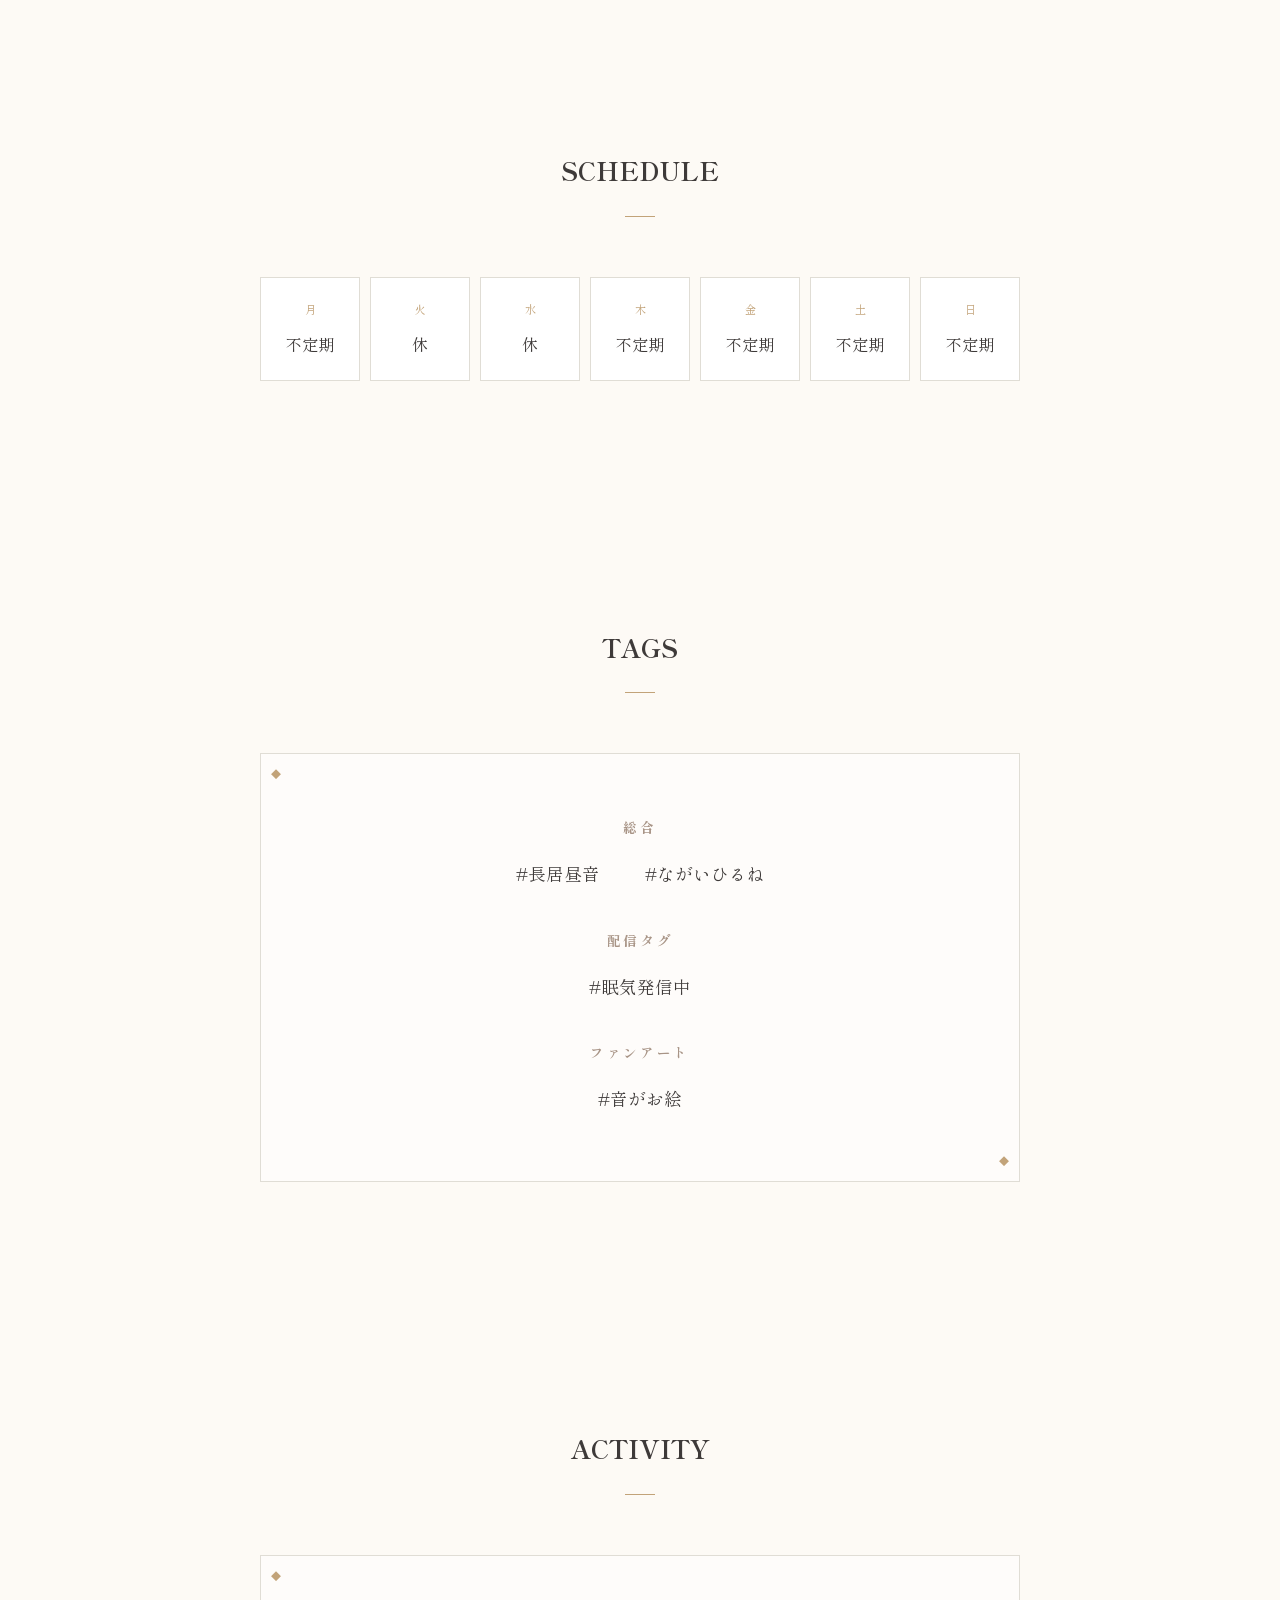
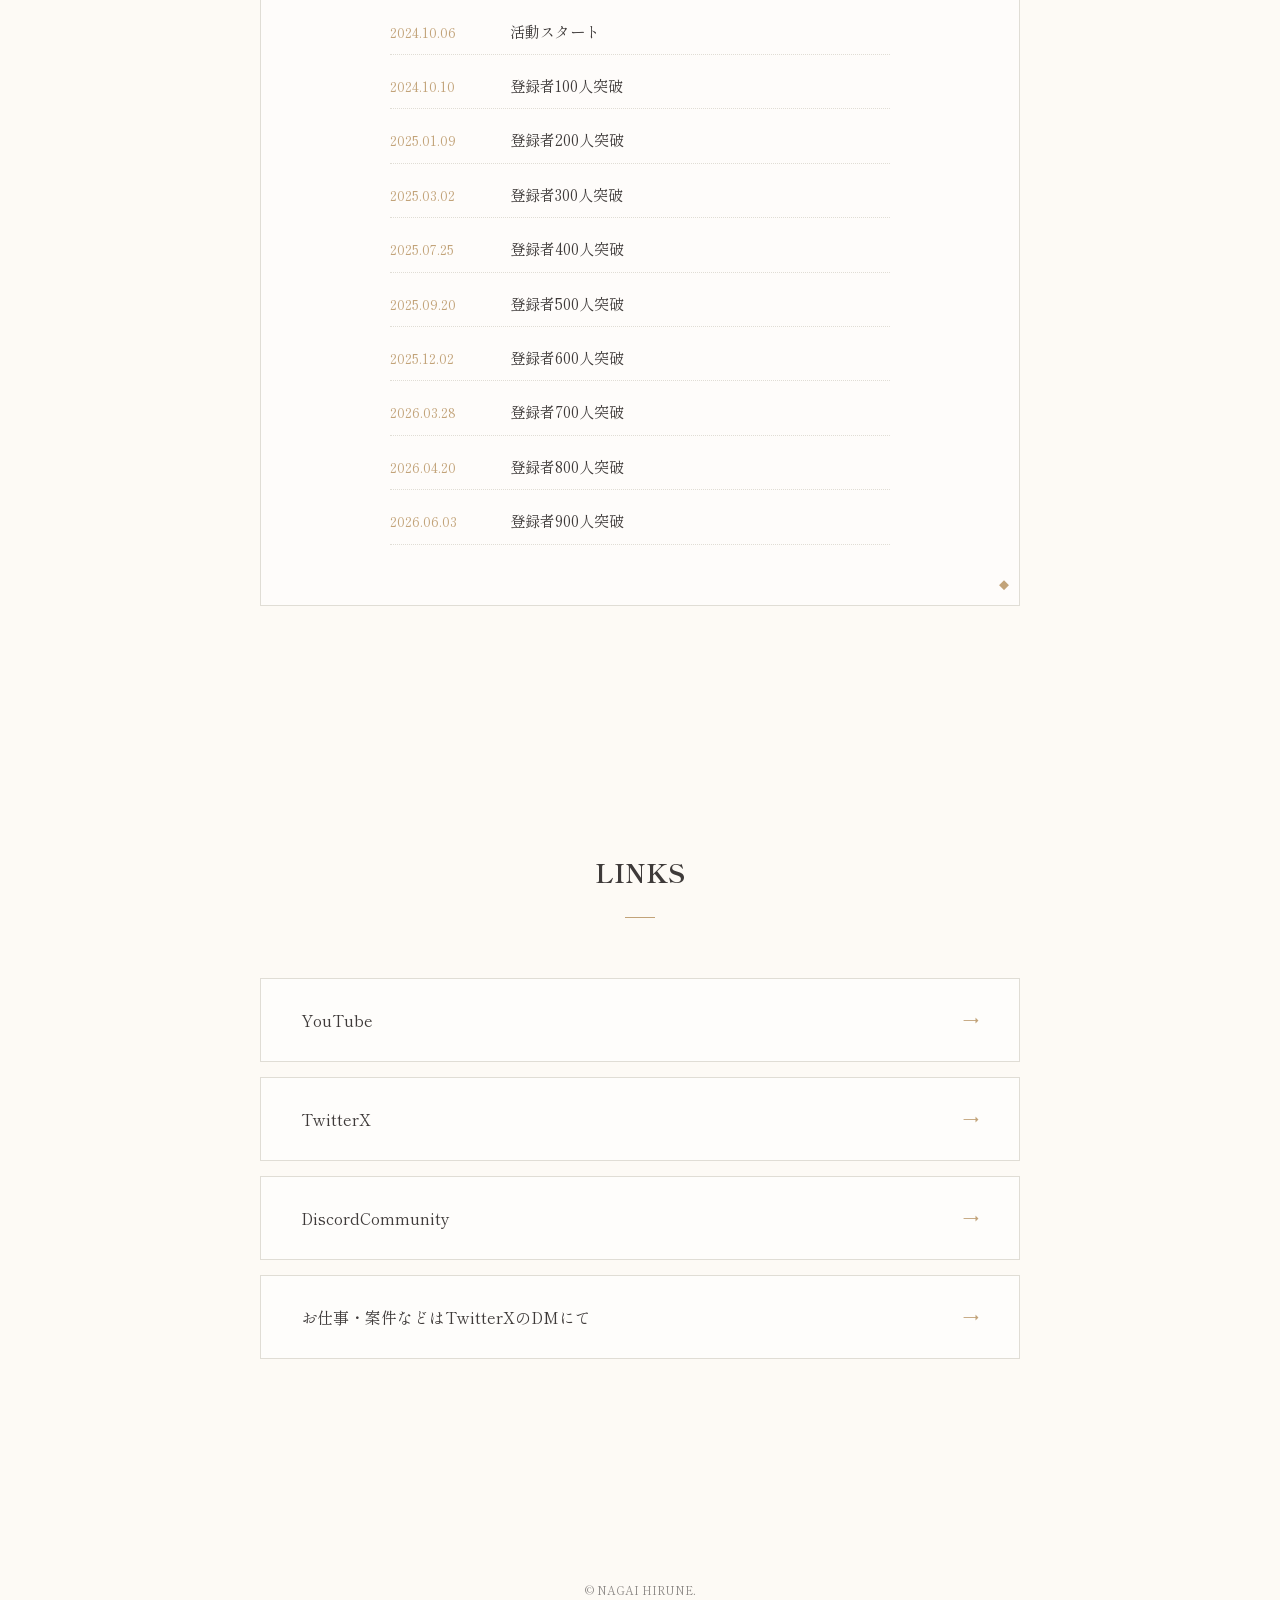
==== commit 918e3b73: "test40" ====
--- a/index.html
+++ b/index.html
@@ -170,6 +170,10 @@
                         <span class="activity-date">2026.04.20</span>
                         <span class="activity-content">登録者800人突破</span>
                     </div>
+                    <div class="activity-item">
+                        <span class="activity-date">2026.06.03</span>
+                        <span class="activity-content">登録者900人突破</span>
+                    </div>
                 </div>
             </div>
         </section>
